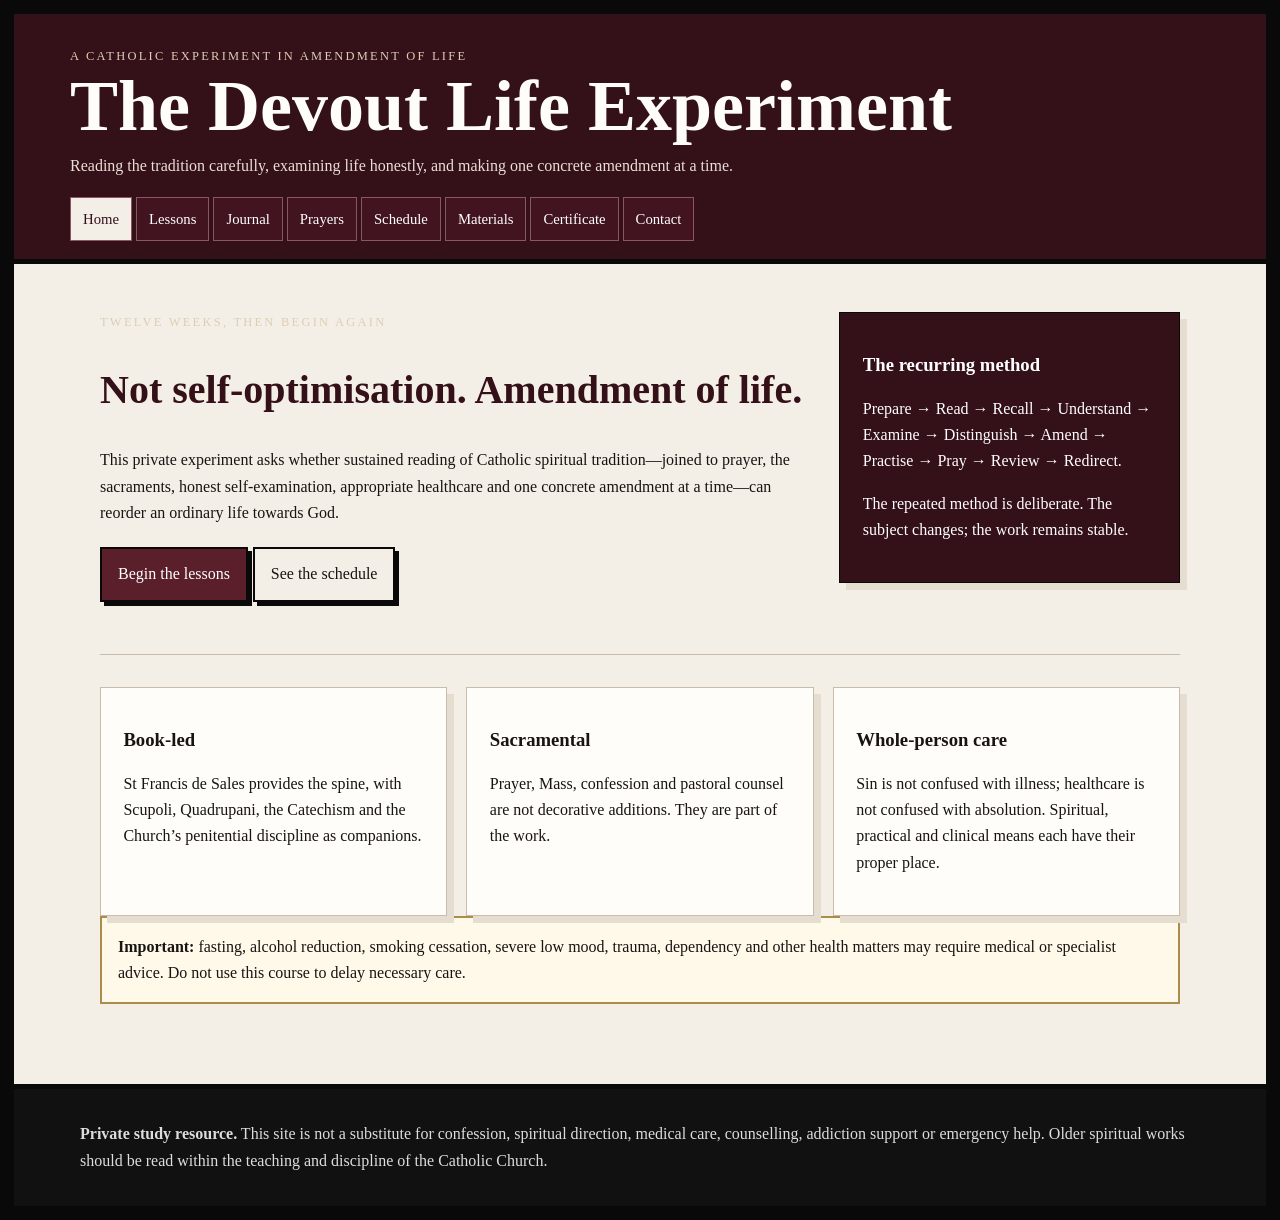
==== index.html @ a2a593b7 "Add home page" ====
<!doctype html><html lang="en"><head><meta charset="utf-8"><meta name="viewport" content="width=device-width,initial-scale=1"><title>The Devout Life Experiment</title><link rel="stylesheet" href="styles.css"></head><body><main><section class="hero"><div><div class="kicker">Twelve weeks, then begin again</div><h2>Not self-optimisation. Amendment of life.</h2><p>This private experiment asks whether sustained reading of Catholic spiritual tradition—joined to prayer, the sacraments, honest self-examination, appropriate healthcare and one concrete amendment at a time—can reorder an ordinary life towards God.</p><p><a class="button" href="lessons.html">Begin the lessons</a><a class="button secondary" href="schedule.html">See the schedule</a></p></div><aside class="panel dark"><h3>The recurring method</h3><p>Prepare → Read → Recall → Understand → Examine → Distinguish → Amend → Practise → Pray → Review → Redirect.</p><p>The repeated method is deliberate. The subject changes; the work remains stable.</p></aside></section><div class="rule"></div><section class="grid"><article class="panel"><h3>Book-led</h3><p>St Francis de Sales provides the spine, with Scupoli, Quadrupani, the Catechism and the Church’s penitential discipline as companions.</p></article><article class="panel"><h3>Sacramental</h3><p>Prayer, Mass, confession and pastoral counsel are not decorative additions. They are part of the work.</p></article><article class="panel"><h3>Whole-person care</h3><p>Sin is not confused with illness; healthcare is not confused with absolution. Spiritual, practical and clinical means each have their proper place.</p></article></section><section class="warning"><strong>Important:</strong> fasting, alcohol reduction, smoking cessation, severe low mood, trauma, dependency and other health matters may require medical or specialist advice. Do not use this course to delay necessary care.</section></main><script src="app.js"></script><script>DEVOUT.shell('index.html')</script></body></html>
---- styles.css ----
:root{--ink:#171412;--paper:#f4efe6;--paper-deep:#e5ddd0;--penance:#5a1f2b;--penance-dark:#341019;--ash:#746b62;--gold:#ad8b4b;--white:#fffdf9;--line:#c9bcaa}*{box-sizing:border-box}html{background:#090909}body{margin:0;background:var(--paper);color:var(--ink);font-family:Georgia,'Times New Roman',serif;line-height:1.65;border:14px solid #090909;min-height:100vh}a{color:var(--penance-dark)}.site-header{background:var(--penance-dark);color:var(--white);border-bottom:5px solid #090909}.masthead{max-width:1180px;margin:auto;padding:2rem 1.25rem 1.1rem}.kicker{text-transform:uppercase;letter-spacing:.18em;font-size:.78rem;color:#ddcdb5}.masthead h1{margin:.2rem 0;font-size:clamp(2rem,6vw,4.5rem);line-height:1}.masthead p{max-width:760px;margin:.7rem 0 0;color:#eadfd4}.menu{display:flex;flex-wrap:wrap;gap:.25rem;max-width:1180px;margin:auto;padding:0 1.25rem 1.15rem}.menu a{color:white;text-decoration:none;padding:.55rem .75rem;border:1px solid #8b5661;background:#42141f;font-size:.92rem}.menu a:hover,.menu a[aria-current='page']{background:var(--paper);color:var(--penance-dark)}main{max-width:1120px;margin:auto;padding:3rem 1.25rem 5rem}.hero{display:grid;grid-template-columns:1.35fr .65fr;gap:2rem;align-items:start}.panel,.lesson-card,.prayer-card,.week-card,.journal-block{background:var(--white);border:1px solid var(--line);box-shadow:7px 7px 0 var(--paper-deep);padding:1.4rem}.panel.dark{background:var(--penance-dark);color:white;border-color:#090909}.panel.dark a{color:#f0d6ad}.rule{border-top:1px solid var(--line);margin:2rem 0}.grid{display:grid;grid-template-columns:repeat(3,1fr);gap:1.2rem}.grid.two{grid-template-columns:repeat(2,1fr)}h1,h2,h3{line-height:1.2}h2{font-size:clamp(1.7rem,4vw,2.5rem);color:var(--penance-dark)}.button{display:inline-block;background:var(--penance);color:white;text-decoration:none;padding:.75rem 1rem;border:2px solid #090909;box-shadow:4px 4px 0 #090909;margin:.3rem .3rem .3rem 0}.button.secondary{background:var(--paper);color:var(--ink)}.lesson-number{font-size:.78rem;text-transform:uppercase;letter-spacing:.14em;color:var(--ash)}.lesson-card h3{margin:.25rem 0}.tag{display:inline-block;background:#eadfd4;border:1px solid #c5aeb1;padding:.2rem .45rem;margin:.2rem .2rem .2rem 0;font-size:.8rem}.method{counter-reset:step}.method li{margin:1rem 0;padding-left:.35rem}.method li::marker{font-weight:bold;color:var(--penance)}blockquote{border-left:5px solid var(--penance);margin:1.5rem 0;padding:.8rem 1.2rem;background:#eee5db}.warning{border:2px solid var(--gold);background:#fff9e9;padding:1rem}.journal-block label{display:block;font-weight:bold;margin-top:1rem}.journal-block textarea,.journal-block input,.contact-form input,.contact-form textarea{width:100%;padding:.75rem;border:1px solid var(--ash);background:#fffdf9;font:inherit}.journal-block textarea,.contact-form textarea{min-height:120px}.small{font-size:.9rem;color:var(--ash)}.certificate{border:8px double var(--penance-dark);padding:3rem;text-align:center;background:var(--white);max-width:850px;margin:auto}.certificate h2{font-size:2.8rem}.footer{background:#111;color:#ddd;border-top:5px solid #090909;padding:2rem 1.25rem}.footer-inner{max-width:1120px;margin:auto}.print-only{display:none}@media(max-width:820px){body{border-width:8px}.hero,.grid,.grid.two{grid-template-columns:1fr}.menu a{flex:1 1 45%;text-align:center}}@media print{body{border:0;background:white}.site-header,.footer,.button,.no-print{display:none!important}main{max-width:none;padding:0}.print-only{display:block}.certificate{box-shadow:none}}
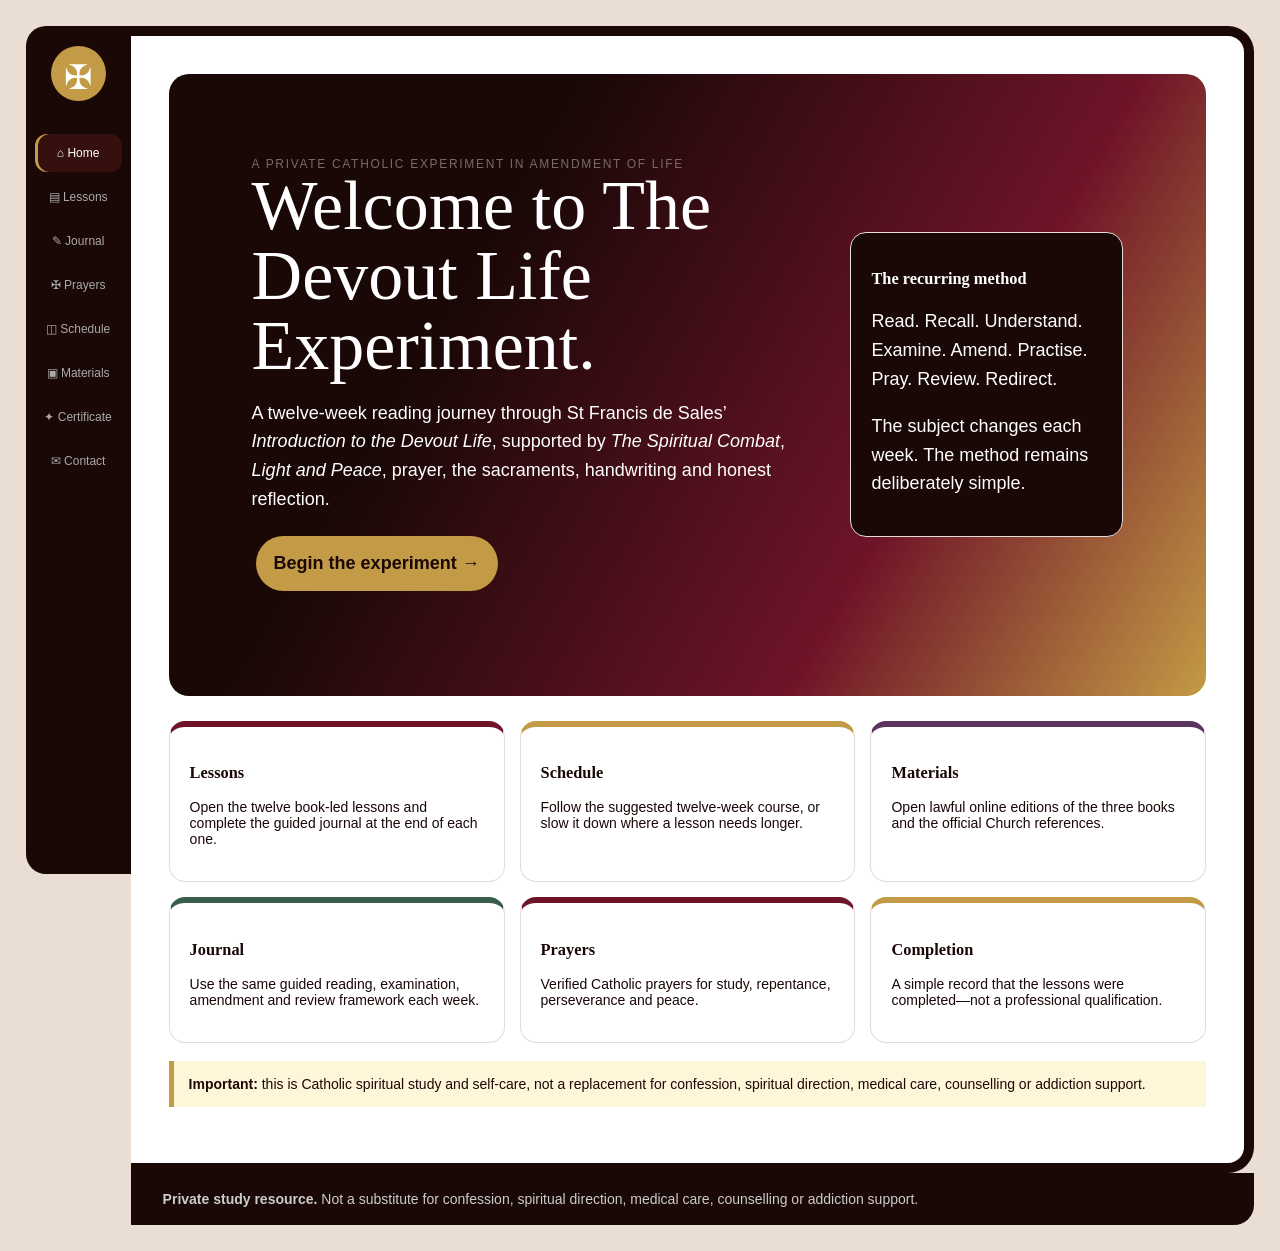
==== commit d82d3521: "Align home page with The Latin Experiment structure" ====
--- a/index.html
+++ b/index.html
@@ -1 +1 @@
-<!doctype html><html lang="en"><head><meta charset="utf-8"><meta name="viewport" content="width=device-width,initial-scale=1"><title>The Devout Life Experiment</title><link rel="stylesheet" href="styles.css"></head><body><main><section class="hero"><div><div class="kicker">Twelve weeks, then begin again</div><h2>Not self-optimisation. Amendment of life.</h2><p>This private experiment asks whether sustained reading of Catholic spiritual tradition—joined to prayer, the sacraments, honest self-examination, appropriate healthcare and one concrete amendment at a time—can reorder an ordinary life towards God.</p><p><a class="button" href="lessons.html">Begin the lessons</a><a class="button secondary" href="schedule.html">See the schedule</a></p></div><aside class="panel dark"><h3>The recurring method</h3><p>Prepare → Read → Recall → Understand → Examine → Distinguish → Amend → Practise → Pray → Review → Redirect.</p><p>The repeated method is deliberate. The subject changes; the work remains stable.</p></aside></section><div class="rule"></div><section class="grid"><article class="panel"><h3>Book-led</h3><p>St Francis de Sales provides the spine, with Scupoli, Quadrupani, the Catechism and the Church’s penitential discipline as companions.</p></article><article class="panel"><h3>Sacramental</h3><p>Prayer, Mass, confession and pastoral counsel are not decorative additions. They are part of the work.</p></article><article class="panel"><h3>Whole-person care</h3><p>Sin is not confused with illness; healthcare is not confused with absolution. Spiritual, practical and clinical means each have their proper place.</p></article></section><section class="warning"><strong>Important:</strong> fasting, alcohol reduction, smoking cessation, severe low mood, trauma, dependency and other health matters may require medical or specialist advice. Do not use this course to delay necessary care.</section></main><script src="app.js"></script><script>DEVOUT.shell('index.html')</script></body></html>+<!doctype html><html lang="en-GB"><head><meta charset="utf-8"><meta name="viewport" content="width=device-width,initial-scale=1"><title>The Devout Life Experiment</title><link rel="stylesheet" href="styles.css"></head><body><main><section class="hero"><div><div class="kicker">A private Catholic experiment in amendment of life</div><h2>Welcome to The Devout Life Experiment.</h2><p>A twelve-week reading journey through St Francis de Sales’ <em>Introduction to the Devout Life</em>, supported by <em>The Spiritual Combat</em>, <em>Light and Peace</em>, prayer, the sacraments, handwriting and honest reflection.</p><p><a class="button" href="lessons.html">Begin the experiment →</a></p></div><aside class="panel dark"><h3>The recurring method</h3><p>Read. Recall. Understand. Examine. Amend. Practise. Pray. Review. Redirect.</p><p>The subject changes each week. The method remains deliberately simple.</p></aside></section><div class="grid"><a class="lesson-card" href="lessons.html" style="text-decoration:none;color:inherit"><h3>Lessons</h3><p>Open the twelve book-led lessons and complete the guided journal at the end of each one.</p></a><a class="lesson-card" href="schedule.html" style="text-decoration:none;color:inherit"><h3>Schedule</h3><p>Follow the suggested twelve-week course, or slow it down where a lesson needs longer.</p></a><a class="lesson-card" href="materials.html" style="text-decoration:none;color:inherit"><h3>Materials</h3><p>Open lawful online editions of the three books and the official Church references.</p></a><a class="lesson-card" href="journal.html" style="text-decoration:none;color:inherit"><h3>Journal</h3><p>Use the same guided reading, examination, amendment and review framework each week.</p></a><a class="lesson-card" href="prayers.html" style="text-decoration:none;color:inherit"><h3>Prayers</h3><p>Verified Catholic prayers for study, repentance, perseverance and peace.</p></a><a class="lesson-card" href="certificate.html" style="text-decoration:none;color:inherit"><h3>Completion</h3><p>A simple record that the lessons were completed—not a professional qualification.</p></a></div><section class="warning"><strong>Important:</strong> this is Catholic spiritual study and self-care, not a replacement for confession, spiritual direction, medical care, counselling or addiction support.</section></main><script src="app.js"></script><script>DEVOUT.shell('index.html')</script></body></html>
--- a/styles.css
+++ b/styles.css
@@ -1 +1 @@
-:root{--ink:#171412;--paper:#f4efe6;--paper-deep:#e5ddd0;--penance:#5a1f2b;--penance-dark:#341019;--ash:#746b62;--gold:#ad8b4b;--white:#fffdf9;--line:#c9bcaa}*{box-sizing:border-box}html{background:#090909}body{margin:0;background:var(--paper);color:var(--ink);font-family:Georgia,'Times New Roman',serif;line-height:1.65;border:14px solid #090909;min-height:100vh}a{color:var(--penance-dark)}.site-header{background:var(--penance-dark);color:var(--white);border-bottom:5px solid #090909}.masthead{max-width:1180px;margin:auto;padding:2rem 1.25rem 1.1rem}.kicker{text-transform:uppercase;letter-spacing:.18em;font-size:.78rem;color:#ddcdb5}.masthead h1{margin:.2rem 0;font-size:clamp(2rem,6vw,4.5rem);line-height:1}.masthead p{max-width:760px;margin:.7rem 0 0;color:#eadfd4}.menu{display:flex;flex-wrap:wrap;gap:.25rem;max-width:1180px;margin:auto;padding:0 1.25rem 1.15rem}.menu a{color:white;text-decoration:none;padding:.55rem .75rem;border:1px solid #8b5661;background:#42141f;font-size:.92rem}.menu a:hover,.menu a[aria-current='page']{background:var(--paper);color:var(--penance-dark)}main{max-width:1120px;margin:auto;padding:3rem 1.25rem 5rem}.hero{display:grid;grid-template-columns:1.35fr .65fr;gap:2rem;align-items:start}.panel,.lesson-card,.prayer-card,.week-card,.journal-block{background:var(--white);border:1px solid var(--line);box-shadow:7px 7px 0 var(--paper-deep);padding:1.4rem}.panel.dark{background:var(--penance-dark);color:white;border-color:#090909}.panel.dark a{color:#f0d6ad}.rule{border-top:1px solid var(--line);margin:2rem 0}.grid{display:grid;grid-template-columns:repeat(3,1fr);gap:1.2rem}.grid.two{grid-template-columns:repeat(2,1fr)}h1,h2,h3{line-height:1.2}h2{font-size:clamp(1.7rem,4vw,2.5rem);color:var(--penance-dark)}.button{display:inline-block;background:var(--penance);color:white;text-decoration:none;padding:.75rem 1rem;border:2px solid #090909;box-shadow:4px 4px 0 #090909;margin:.3rem .3rem .3rem 0}.button.secondary{background:var(--paper);color:var(--ink)}.lesson-number{font-size:.78rem;text-transform:uppercase;letter-spacing:.14em;color:var(--ash)}.lesson-card h3{margin:.25rem 0}.tag{display:inline-block;background:#eadfd4;border:1px solid #c5aeb1;padding:.2rem .45rem;margin:.2rem .2rem .2rem 0;font-size:.8rem}.method{counter-reset:step}.method li{margin:1rem 0;padding-left:.35rem}.method li::marker{font-weight:bold;color:var(--penance)}blockquote{border-left:5px solid var(--penance);margin:1.5rem 0;padding:.8rem 1.2rem;background:#eee5db}.warning{border:2px solid var(--gold);background:#fff9e9;padding:1rem}.journal-block label{display:block;font-weight:bold;margin-top:1rem}.journal-block textarea,.journal-block input,.contact-form input,.contact-form textarea{width:100%;padding:.75rem;border:1px solid var(--ash);background:#fffdf9;font:inherit}.journal-block textarea,.contact-form textarea{min-height:120px}.small{font-size:.9rem;color:var(--ash)}.certificate{border:8px double var(--penance-dark);padding:3rem;text-align:center;background:var(--white);max-width:850px;margin:auto}.certificate h2{font-size:2.8rem}.footer{background:#111;color:#ddd;border-top:5px solid #090909;padding:2rem 1.25rem}.footer-inner{max-width:1120px;margin:auto}.print-only{display:none}@media(max-width:820px){body{border-width:8px}.hero,.grid,.grid.two{grid-template-columns:1fr}.menu a{flex:1 1 45%;text-align:center}}@media print{body{border:0;background:white}.site-header,.footer,.button,.no-print{display:none!important}main{max-width:none;padding:0}.print-only{display:block}.certificate{box-shadow:none}}+:root{--ink:#190806;--burgundy:#6f1428;--ash:#746c67;--gold:#c39a45;--purple:#5b355f;--green:#385d4b;--paper:#fff;--ground:#e9ddd4;--muted:#756c67;--line:#e4dcd6}*{box-sizing:border-box}html{background:var(--ground)}body{margin:0;padding:2vw;background:var(--ground);font:14px Arial,sans-serif;color:var(--ink)}.site-header{position:fixed;z-index:3;left:2vw;top:2vw;bottom:2vw;width:105px;background:var(--ink);color:#fff;border-radius:20px 0 0 20px;padding:20px 9px;display:flex;flex-direction:column}.masthead{display:contents}.masthead .kicker,.masthead p{display:none}.masthead h1{width:55px;height:55px;border-radius:50%;background:var(--gold);margin:0 auto 30px;display:grid;place-items:center;font:0/0 a}.masthead h1:after{content:'✠';font:34px Georgia,serif}.menu{display:flex;flex-direction:column}.menu a{color:#aaa;text-decoration:none;text-align:center;padding:12px 3px;border-radius:12px;margin:3px 0;font-size:12px}.menu a:hover,.menu a[aria-current='page']{color:#fff;background:#35100e;box-shadow:inset 3px 0 var(--gold)}main{min-height:96vh;margin:0 0 0 105px;padding:38px;background:var(--paper);border:10px solid var(--ink);border-left:0;border-radius:0 26px 26px 0}.footer{margin-left:105px;background:var(--ink);color:#ccc;padding:18px 32px;border-radius:0 0 20px 0}.footer-inner{max-width:1100px}.hero{min-height:58vh;border-radius:20px;padding:8%;color:#fff;background:linear-gradient(120deg,var(--ink) 30%,var(--burgundy) 70%,var(--gold));display:grid;grid-template-columns:1.35fr .65fr;gap:2rem;align-items:center}.hero h2{font:clamp(42px,6vw,70px)/1 Georgia,serif;margin:0 0 15px;color:white}.hero p{max-width:760px;font-size:18px;line-height:1.6}.panel,.lesson-card,.prayer-card,.week-card,.journal-block{border:1px solid var(--line);border-radius:16px;padding:20px;background:#fff}.panel.dark{background:var(--ink);color:#fff}.grid{display:grid;grid-template-columns:repeat(3,minmax(0,1fr));gap:15px;margin-top:25px}.grid.two{grid-template-columns:repeat(2,minmax(0,1fr))}.lesson-card{border-top:6px solid var(--c,var(--burgundy))}.lesson-card:nth-child(4n+2){--c:var(--gold)}.lesson-card:nth-child(4n+3){--c:var(--purple)}.lesson-card:nth-child(4n){--c:var(--green)}h1,h2,h3{font-family:Georgia,serif}h2{font-size:38px}.button{display:inline-block;border:0;border-radius:30px;padding:13px 18px;background:var(--gold);color:var(--ink);font-weight:bold;text-decoration:none;cursor:pointer;margin:4px}.button.secondary{background:#fff;color:var(--ink);border:1px solid var(--line)}.lesson-number,.kicker{text-transform:uppercase;letter-spacing:.14em;font-size:.75rem;color:var(--muted)}.tag{display:inline-block;background:#f1e6df;border-radius:20px;padding:5px 10px}.method li{margin:12px 0}.source-links{display:flex;flex-wrap:wrap;gap:8px;margin-top:14px}.source-links a{display:inline-block;padding:9px 12px;border-radius:20px;background:#f2e7dc;color:var(--ink);font-weight:bold;text-decoration:none}.source-links a:hover{background:var(--gold)}blockquote{border-left:5px solid var(--burgundy);padding:12px 18px;background:#f8f1ec}.warning{background:#fff5d9;border-left:5px solid var(--gold);padding:15px;margin:18px 0}.journal-block label{display:block;font-weight:bold;margin-top:1rem}.journal-block textarea,.journal-block input,.contact-form input,.contact-form textarea{width:100%;padding:12px;border:1px solid #ccc;border-radius:10px;margin:6px 0 14px;font:inherit}.journal-block textarea,.contact-form textarea{min-height:120px}.small{color:var(--muted)}.certificate{border:8px double var(--ink);padding:3rem;text-align:center;max-width:850px;margin:auto}.rule{border-top:1px solid var(--line);margin:25px 0}@media(max-width:800px){body{padding:0}.site-header{position:static;width:auto;border-radius:0;padding:7px;display:block}.masthead h1{display:none}.menu{flex-direction:row;overflow:auto}.menu a{min-width:85px}.footer{margin:0;border-radius:0}.hero,.grid,.grid.two{grid-template-columns:1fr}.hero h2{font-size:44px}main{margin:0;border:6px solid var(--ink);border-radius:0;padding:20px}}@media print{.site-header,.footer,.button{display:none!important}body{padding:0}main{margin:0;border:0}.certificate{box-shadow:none}}
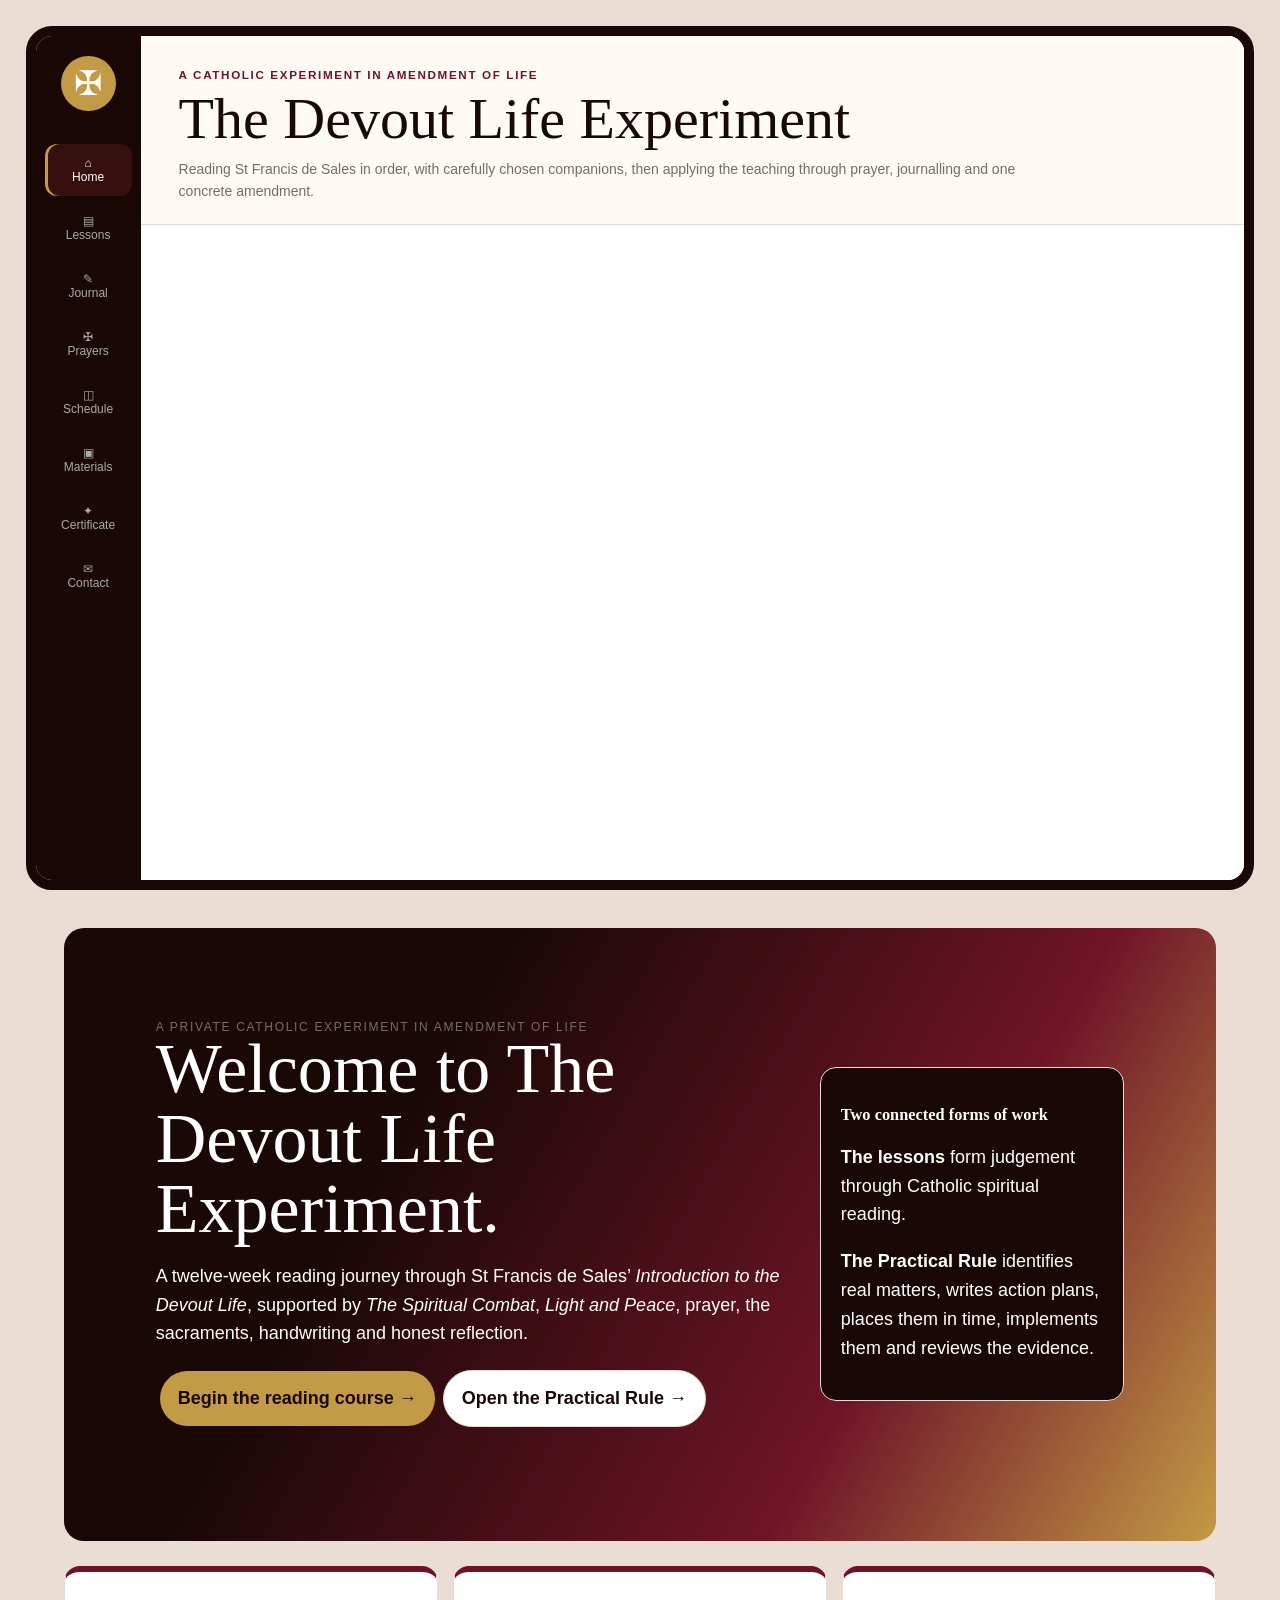
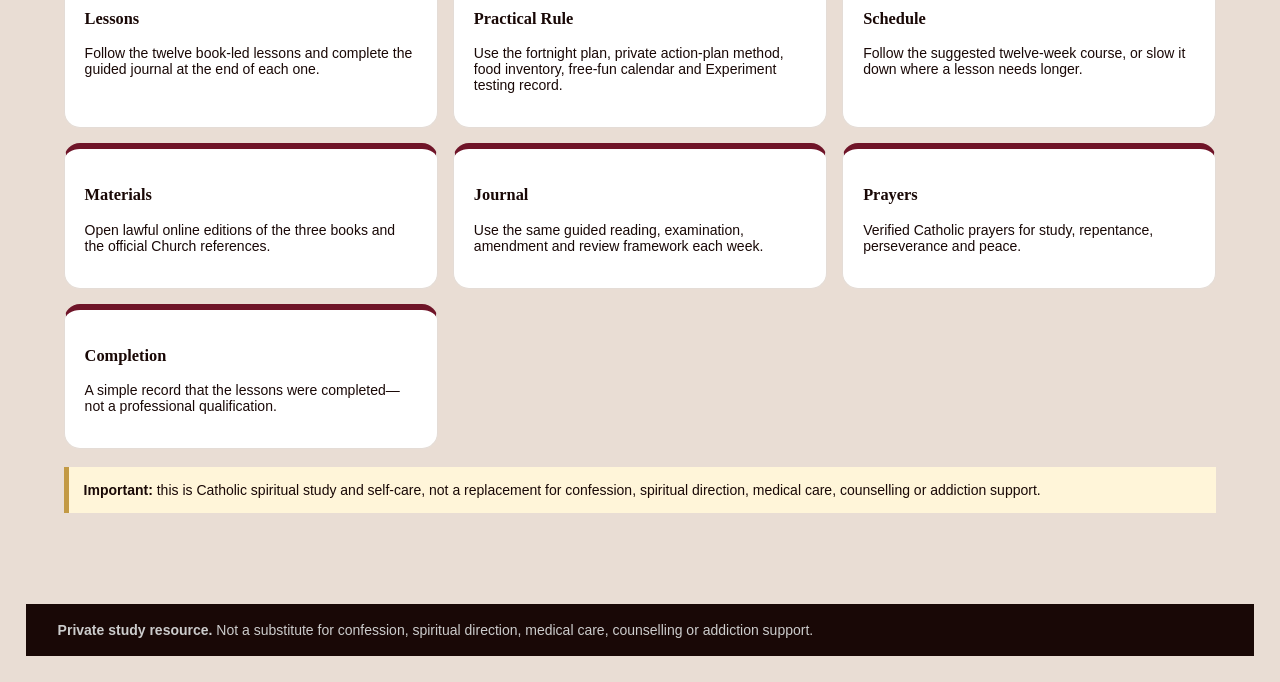
==== commit 6ef56eaf: "Add practical rule companion to home page" ====
--- a/index.html
+++ b/index.html
@@ -1 +1 @@
-<!doctype html><html lang="en-GB"><head><meta charset="utf-8"><meta name="viewport" content="width=device-width,initial-scale=1"><title>The Devout Life Experiment</title><link rel="stylesheet" href="styles.css"></head><body><main><section class="hero"><div><div class="kicker">A private Catholic experiment in amendment of life</div><h2>Welcome to The Devout Life Experiment.</h2><p>A twelve-week reading journey through St Francis de Sales’ <em>Introduction to the Devout Life</em>, supported by <em>The Spiritual Combat</em>, <em>Light and Peace</em>, prayer, the sacraments, handwriting and honest reflection.</p><p><a class="button" href="lessons.html">Begin the experiment →</a></p></div><aside class="panel dark"><h3>The recurring method</h3><p>Read. Recall. Understand. Examine. Amend. Practise. Pray. Review. Redirect.</p><p>The subject changes each week. The method remains deliberately simple.</p></aside></section><div class="grid"><a class="lesson-card" href="lessons.html" style="text-decoration:none;color:inherit"><h3>Lessons</h3><p>Open the twelve book-led lessons and complete the guided journal at the end of each one.</p></a><a class="lesson-card" href="schedule.html" style="text-decoration:none;color:inherit"><h3>Schedule</h3><p>Follow the suggested twelve-week course, or slow it down where a lesson needs longer.</p></a><a class="lesson-card" href="materials.html" style="text-decoration:none;color:inherit"><h3>Materials</h3><p>Open lawful online editions of the three books and the official Church references.</p></a><a class="lesson-card" href="journal.html" style="text-decoration:none;color:inherit"><h3>Journal</h3><p>Use the same guided reading, examination, amendment and review framework each week.</p></a><a class="lesson-card" href="prayers.html" style="text-decoration:none;color:inherit"><h3>Prayers</h3><p>Verified Catholic prayers for study, repentance, perseverance and peace.</p></a><a class="lesson-card" href="certificate.html" style="text-decoration:none;color:inherit"><h3>Completion</h3><p>A simple record that the lessons were completed—not a professional qualification.</p></a></div><section class="warning"><strong>Important:</strong> this is Catholic spiritual study and self-care, not a replacement for confession, spiritual direction, medical care, counselling or addiction support.</section></main><script src="app.js"></script><script>DEVOUT.shell('index.html')</script></body></html>+<!doctype html><html lang="en-GB"><head><meta charset="utf-8"><meta name="viewport" content="width=device-width,initial-scale=1"><title>The Devout Life Experiment</title><link rel="stylesheet" href="styles.css"></head><body><main><section class="hero"><div><div class="kicker">A private Catholic experiment in amendment of life</div><h2>Welcome to The Devout Life Experiment.</h2><p>A twelve-week reading journey through St Francis de Sales’ <em>Introduction to the Devout Life</em>, supported by <em>The Spiritual Combat</em>, <em>Light and Peace</em>, prayer, the sacraments, handwriting and honest reflection.</p><p><a class="button" href="lessons.html">Begin the reading course →</a><a class="button secondary" href="practical.html">Open the Practical Rule →</a></p></div><aside class="panel dark"><h3>Two connected forms of work</h3><p><strong>The lessons</strong> form judgement through Catholic spiritual reading.</p><p><strong>The Practical Rule</strong> identifies real matters, writes action plans, places them in time, implements them and reviews the evidence.</p></aside></section><div class="grid"><a class="lesson-card" href="lessons.html" style="text-decoration:none;color:inherit"><h3>Lessons</h3><p>Follow the twelve book-led lessons and complete the guided journal at the end of each one.</p></a><a class="lesson-card" href="practical.html" style="text-decoration:none;color:inherit"><h3>Practical Rule</h3><p>Use the fortnight plan, private action-plan method, food inventory, free-fun calendar and Experiment testing record.</p></a><a class="lesson-card" href="schedule.html" style="text-decoration:none;color:inherit"><h3>Schedule</h3><p>Follow the suggested twelve-week course, or slow it down where a lesson needs longer.</p></a><a class="lesson-card" href="materials.html" style="text-decoration:none;color:inherit"><h3>Materials</h3><p>Open lawful online editions of the three books and the official Church references.</p></a><a class="lesson-card" href="journal.html" style="text-decoration:none;color:inherit"><h3>Journal</h3><p>Use the same guided reading, examination, amendment and review framework each week.</p></a><a class="lesson-card" href="prayers.html" style="text-decoration:none;color:inherit"><h3>Prayers</h3><p>Verified Catholic prayers for study, repentance, perseverance and peace.</p></a><a class="lesson-card" href="certificate.html" style="text-decoration:none;color:inherit"><h3>Completion</h3><p>A simple record that the lessons were completed—not a professional qualification.</p></a></div><section class="warning"><strong>Important:</strong> this is Catholic spiritual study and self-care, not a replacement for confession, spiritual direction, medical care, counselling or addiction support.</section></main><script src="app.js"></script><script>DEVOUT.shell('index.html')</script></body></html>
--- a/styles.css
+++ b/styles.css
@@ -1 +1 @@
-:root{--ink:#190806;--burgundy:#6f1428;--ash:#746c67;--gold:#c39a45;--purple:#5b355f;--green:#385d4b;--paper:#fff;--ground:#e9ddd4;--muted:#756c67;--line:#e4dcd6}*{box-sizing:border-box}html{background:var(--ground)}body{margin:0;padding:2vw;background:var(--ground);font:14px Arial,sans-serif;color:var(--ink)}.site-header{position:fixed;z-index:3;left:2vw;top:2vw;bottom:2vw;width:105px;background:var(--ink);color:#fff;border-radius:20px 0 0 20px;padding:20px 9px;display:flex;flex-direction:column}.masthead{display:contents}.masthead .kicker,.masthead p{display:none}.masthead h1{width:55px;height:55px;border-radius:50%;background:var(--gold);margin:0 auto 30px;display:grid;place-items:center;font:0/0 a}.masthead h1:after{content:'✠';font:34px Georgia,serif}.menu{display:flex;flex-direction:column}.menu a{color:#aaa;text-decoration:none;text-align:center;padding:12px 3px;border-radius:12px;margin:3px 0;font-size:12px}.menu a:hover,.menu a[aria-current='page']{color:#fff;background:#35100e;box-shadow:inset 3px 0 var(--gold)}main{min-height:96vh;margin:0 0 0 105px;padding:38px;background:var(--paper);border:10px solid var(--ink);border-left:0;border-radius:0 26px 26px 0}.footer{margin-left:105px;background:var(--ink);color:#ccc;padding:18px 32px;border-radius:0 0 20px 0}.footer-inner{max-width:1100px}.hero{min-height:58vh;border-radius:20px;padding:8%;color:#fff;background:linear-gradient(120deg,var(--ink) 30%,var(--burgundy) 70%,var(--gold));display:grid;grid-template-columns:1.35fr .65fr;gap:2rem;align-items:center}.hero h2{font:clamp(42px,6vw,70px)/1 Georgia,serif;margin:0 0 15px;color:white}.hero p{max-width:760px;font-size:18px;line-height:1.6}.panel,.lesson-card,.prayer-card,.week-card,.journal-block{border:1px solid var(--line);border-radius:16px;padding:20px;background:#fff}.panel.dark{background:var(--ink);color:#fff}.grid{display:grid;grid-template-columns:repeat(3,minmax(0,1fr));gap:15px;margin-top:25px}.grid.two{grid-template-columns:repeat(2,minmax(0,1fr))}.lesson-card{border-top:6px solid var(--c,var(--burgundy))}.lesson-card:nth-child(4n+2){--c:var(--gold)}.lesson-card:nth-child(4n+3){--c:var(--purple)}.lesson-card:nth-child(4n){--c:var(--green)}h1,h2,h3{font-family:Georgia,serif}h2{font-size:38px}.button{display:inline-block;border:0;border-radius:30px;padding:13px 18px;background:var(--gold);color:var(--ink);font-weight:bold;text-decoration:none;cursor:pointer;margin:4px}.button.secondary{background:#fff;color:var(--ink);border:1px solid var(--line)}.lesson-number,.kicker{text-transform:uppercase;letter-spacing:.14em;font-size:.75rem;color:var(--muted)}.tag{display:inline-block;background:#f1e6df;border-radius:20px;padding:5px 10px}.method li{margin:12px 0}.source-links{display:flex;flex-wrap:wrap;gap:8px;margin-top:14px}.source-links a{display:inline-block;padding:9px 12px;border-radius:20px;background:#f2e7dc;color:var(--ink);font-weight:bold;text-decoration:none}.source-links a:hover{background:var(--gold)}blockquote{border-left:5px solid var(--burgundy);padding:12px 18px;background:#f8f1ec}.warning{background:#fff5d9;border-left:5px solid var(--gold);padding:15px;margin:18px 0}.journal-block label{display:block;font-weight:bold;margin-top:1rem}.journal-block textarea,.journal-block input,.contact-form input,.contact-form textarea{width:100%;padding:12px;border:1px solid #ccc;border-radius:10px;margin:6px 0 14px;font:inherit}.journal-block textarea,.contact-form textarea{min-height:120px}.small{color:var(--muted)}.certificate{border:8px double var(--ink);padding:3rem;text-align:center;max-width:850px;margin:auto}.rule{border-top:1px solid var(--line);margin:25px 0}@media(max-width:800px){body{padding:0}.site-header{position:static;width:auto;border-radius:0;padding:7px;display:block}.masthead h1{display:none}.menu{flex-direction:row;overflow:auto}.menu a{min-width:85px}.footer{margin:0;border-radius:0}.hero,.grid,.grid.two{grid-template-columns:1fr}.hero h2{font-size:44px}main{margin:0;border:6px solid var(--ink);border-radius:0;padding:20px}}@media print{.site-header,.footer,.button{display:none!important}body{padding:0}main{margin:0;border:0}.certificate{box-shadow:none}}+:root{--ink:#190806;--burgundy:#6f1428;--ash:#746c67;--gold:#c39a45;--purple:#5b355f;--green:#385d4b;--paper:#fff;--ground:#e9ddd4;--muted:#756c67;--line:#e4dcd6}*{box-sizing:border-box}html{background:var(--ground)}body{margin:0;padding:2vw;background:var(--ground);font:14px Arial,sans-serif;color:var(--ink)}.app{min-height:96vh;border:10px solid var(--ink);border-radius:26px;background:var(--paper);display:grid;grid-template-columns:105px minmax(0,1fr);overflow:hidden}.nav{background:var(--ink);color:#fff;padding:20px 9px;display:flex;flex-direction:column}.logo{width:55px;height:55px;border-radius:50%;background:var(--gold);margin:0 auto 30px;display:grid;place-items:center;font:34px Georgia,serif}.nav a{color:#aaa;text-decoration:none;text-align:center;padding:12px 3px;border-radius:12px;margin:3px 0;font-size:12px}.nav a:hover,.nav a.on{color:#fff;background:#35100e;box-shadow:inset 3px 0 var(--gold)}.main{min-width:0;background:#fff}.masthead{padding:30px 38px 22px;border-bottom:1px solid var(--line);background:#fffaf6}.masthead small{letter-spacing:.14em;color:var(--burgundy);font-weight:bold}.masthead h1{font:clamp(34px,5vw,58px)/1 Georgia,serif;margin:8px 0 10px}.masthead p{max-width:850px;margin:0;color:var(--muted);line-height:1.6}main{padding:38px}.footer{background:var(--ink);color:#ccc;padding:18px 32px;margin-top:35px}.hero{min-height:58vh;border-radius:20px;padding:8%;color:#fff;background:linear-gradient(120deg,var(--ink) 30%,var(--burgundy) 70%,var(--gold));display:grid;grid-template-columns:1.35fr .65fr;gap:2rem;align-items:center}.hero h2{font:clamp(42px,6vw,70px)/1 Georgia,serif;margin:0 0 15px;color:white}.hero p{max-width:760px;font-size:18px;line-height:1.6}.panel,.lesson-card,.prayer-card,.week-card,.journal-block,.reading-card,.session-plan,.course-purpose{border:1px solid var(--line);border-radius:16px;padding:20px;background:#fff}.panel.dark{background:var(--ink);color:#fff}.grid{display:grid;grid-template-columns:repeat(3,minmax(0,1fr));gap:15px;margin-top:25px}.grid.two{grid-template-columns:repeat(2,minmax(0,1fr))}.lesson-card{border-top:6px solid var(--c,var(--burgundy))}.reading-grid{display:grid;grid-template-columns:repeat(3,minmax(0,1fr));gap:15px;margin:16px 0 24px}.reading-card{position:relative;padding-bottom:76px;border-top:6px solid var(--burgundy)}.reading-card:nth-child(2){border-top-color:var(--purple)}.reading-card:nth-child(3){border-top-color:var(--gold)}.reading-card .button{position:absolute;left:16px;bottom:16px}.small-label,.lesson-number,.kicker{text-transform:uppercase;letter-spacing:.14em;font-size:.75rem;color:var(--muted)}.course-purpose{background:#fff5d9;border-left:6px solid var(--gold);margin:18px 0}.session-plan{background:#f7f1ec;margin:18px 0}.session-plan li{margin:10px 0;line-height:1.55}.section-title{margin-top:32px}h1,h2,h3{font-family:Georgia,serif}h2{font-size:38px}.button{display:inline-block;border:0;border-radius:30px;padding:13px 18px;background:var(--gold);color:var(--ink);font-weight:bold;text-decoration:none;cursor:pointer;margin:4px}.button.secondary{background:#fff;color:var(--ink);border:1px solid var(--line)}.tag{display:inline-block;background:#f1e6df;border-radius:20px;padding:5px 10px}.method li{margin:12px 0}.source-links{display:flex;flex-wrap:wrap;gap:8px;margin-top:14px}.source-links a{display:inline-block;padding:9px 12px;border-radius:20px;background:#f2e7dc;color:var(--ink);font-weight:bold;text-decoration:none}.source-links a:hover{background:var(--gold)}blockquote{border-left:5px solid var(--burgundy);padding:12px 18px;background:#f8f1ec}.warning{background:#fff5d9;border-left:5px solid var(--gold);padding:15px;margin:18px 0}.journal-block{margin-top:24px}.journal-block label{display:block;font-weight:bold;margin-top:1rem}.journal-block textarea,.journal-block input,.contact-form input,.contact-form textarea{width:100%;padding:12px;border:1px solid #ccc;border-radius:10px;margin:6px 0 14px;font:inherit}.journal-block textarea,.contact-form textarea{min-height:120px}.small{color:var(--muted);line-height:1.55}.certificate{border:8px double var(--ink);padding:3rem;text-align:center;max-width:850px;margin:auto}.rule{border-top:1px solid var(--line);margin:25px 0}@media(max-width:900px){.reading-grid{grid-template-columns:1fr}}@media(max-width:800px){body{padding:0}.app{border-radius:0;border-width:6px;grid-template-columns:1fr}.nav{flex-direction:row;overflow:auto;padding:7px}.logo{display:none}.nav a{min-width:85px}.hero,.grid,.grid.two{grid-template-columns:1fr}.hero h2{font-size:44px}main,.masthead{padding:20px}.reading-grid{grid-template-columns:1fr}}@media print{.nav,.footer,.button,.masthead{display:none!important}body{padding:0}.app{display:block;border:0}.certificate{box-shadow:none}}
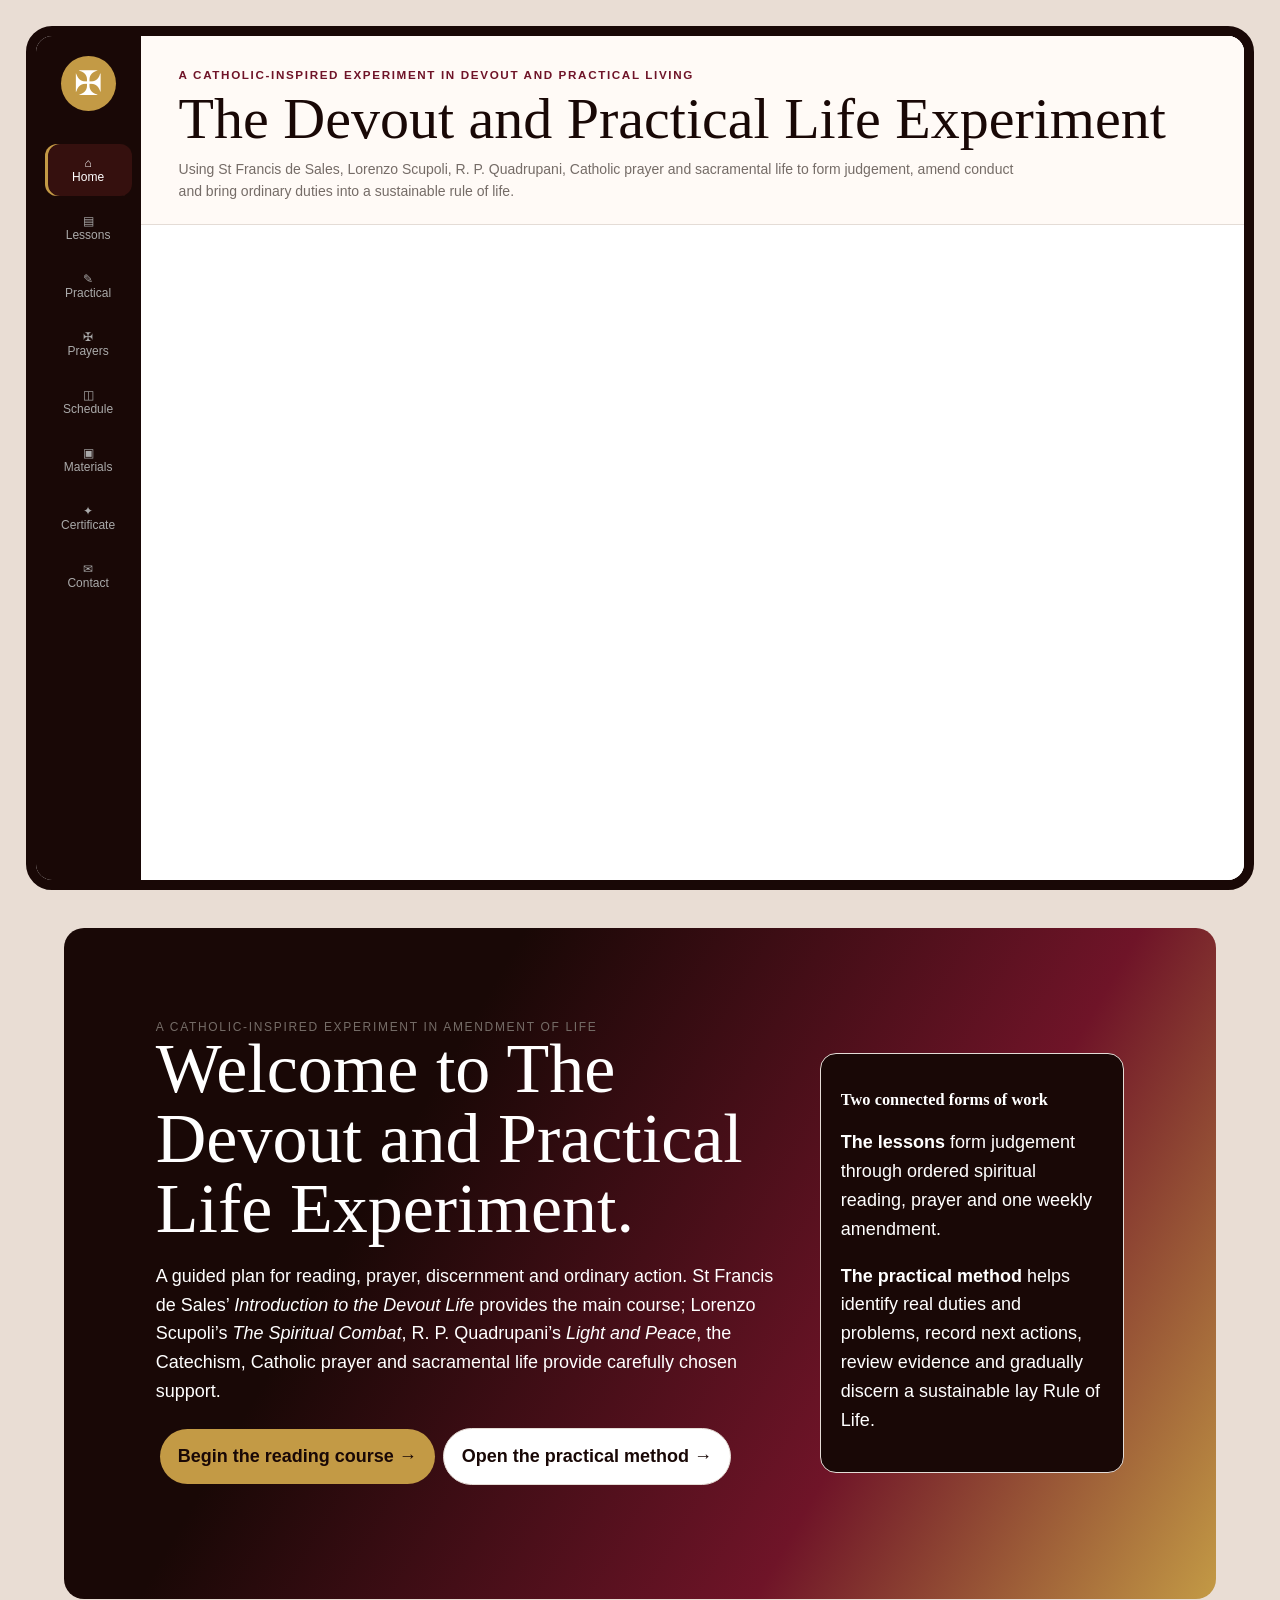
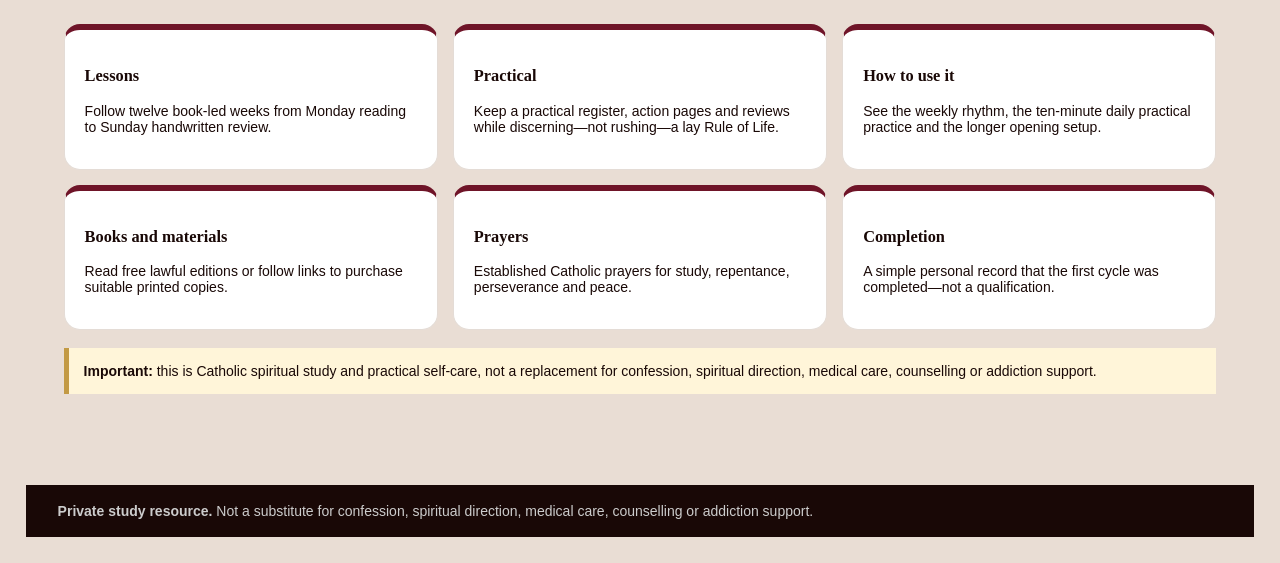
==== commit 5a0e6847: "Rename site and clarify Catholic-inspired method" ====
--- a/index.html
+++ b/index.html
@@ -1 +1 @@
-<!doctype html><html lang="en-GB"><head><meta charset="utf-8"><meta name="viewport" content="width=device-width,initial-scale=1"><title>The Devout Life Experiment</title><link rel="stylesheet" href="styles.css"></head><body><main><section class="hero"><div><div class="kicker">A private Catholic experiment in amendment of life</div><h2>Welcome to The Devout Life Experiment.</h2><p>A twelve-week reading journey through St Francis de Sales’ <em>Introduction to the Devout Life</em>, supported by <em>The Spiritual Combat</em>, <em>Light and Peace</em>, prayer, the sacraments, handwriting and honest reflection.</p><p><a class="button" href="lessons.html">Begin the reading course →</a><a class="button secondary" href="practical.html">Open the Practical Rule →</a></p></div><aside class="panel dark"><h3>Two connected forms of work</h3><p><strong>The lessons</strong> form judgement through Catholic spiritual reading.</p><p><strong>The Practical Rule</strong> identifies real matters, writes action plans, places them in time, implements them and reviews the evidence.</p></aside></section><div class="grid"><a class="lesson-card" href="lessons.html" style="text-decoration:none;color:inherit"><h3>Lessons</h3><p>Follow the twelve book-led lessons and complete the guided journal at the end of each one.</p></a><a class="lesson-card" href="practical.html" style="text-decoration:none;color:inherit"><h3>Practical Rule</h3><p>Use the fortnight plan, private action-plan method, food inventory, free-fun calendar and Experiment testing record.</p></a><a class="lesson-card" href="schedule.html" style="text-decoration:none;color:inherit"><h3>Schedule</h3><p>Follow the suggested twelve-week course, or slow it down where a lesson needs longer.</p></a><a class="lesson-card" href="materials.html" style="text-decoration:none;color:inherit"><h3>Materials</h3><p>Open lawful online editions of the three books and the official Church references.</p></a><a class="lesson-card" href="journal.html" style="text-decoration:none;color:inherit"><h3>Journal</h3><p>Use the same guided reading, examination, amendment and review framework each week.</p></a><a class="lesson-card" href="prayers.html" style="text-decoration:none;color:inherit"><h3>Prayers</h3><p>Verified Catholic prayers for study, repentance, perseverance and peace.</p></a><a class="lesson-card" href="certificate.html" style="text-decoration:none;color:inherit"><h3>Completion</h3><p>A simple record that the lessons were completed—not a professional qualification.</p></a></div><section class="warning"><strong>Important:</strong> this is Catholic spiritual study and self-care, not a replacement for confession, spiritual direction, medical care, counselling or addiction support.</section></main><script src="app.js"></script><script>DEVOUT.shell('index.html')</script></body></html>+<!doctype html><html lang="en-GB"><head><meta charset="utf-8"><meta name="viewport" content="width=device-width,initial-scale=1"><title>The Devout and Practical Life Experiment</title><link rel="stylesheet" href="styles.css"></head><body><main><section class="hero"><div><div class="kicker">A Catholic-inspired experiment in amendment of life</div><h2>Welcome to The Devout and Practical Life Experiment.</h2><p>A guided plan for reading, prayer, discernment and ordinary action. St Francis de Sales’ <em>Introduction to the Devout Life</em> provides the main course; Lorenzo Scupoli’s <em>The Spiritual Combat</em>, R. P. Quadrupani’s <em>Light and Peace</em>, the Catechism, Catholic prayer and sacramental life provide carefully chosen support.</p><p><a class="button" href="lessons.html">Begin the reading course →</a><a class="button secondary" href="practical.html">Open the practical method →</a></p></div><aside class="panel dark"><h3>Two connected forms of work</h3><p><strong>The lessons</strong> form judgement through ordered spiritual reading, prayer and one weekly amendment.</p><p><strong>The practical method</strong> helps identify real duties and problems, record next actions, review evidence and gradually discern a sustainable lay Rule of Life.</p></aside></section><div class="grid"><a class="lesson-card" href="lessons.html" style="text-decoration:none;color:inherit"><h3>Lessons</h3><p>Follow twelve book-led weeks from Monday reading to Sunday handwritten review.</p></a><a class="lesson-card" href="practical.html" style="text-decoration:none;color:inherit"><h3>Practical</h3><p>Keep a practical register, action pages and reviews while discerning—not rushing—a lay Rule of Life.</p></a><a class="lesson-card" href="schedule.html" style="text-decoration:none;color:inherit"><h3>How to use it</h3><p>See the weekly rhythm, the ten-minute daily practical practice and the longer opening setup.</p></a><a class="lesson-card" href="materials.html" style="text-decoration:none;color:inherit"><h3>Books and materials</h3><p>Read free lawful editions or follow links to purchase suitable printed copies.</p></a><a class="lesson-card" href="prayers.html" style="text-decoration:none;color:inherit"><h3>Prayers</h3><p>Established Catholic prayers for study, repentance, perseverance and peace.</p></a><a class="lesson-card" href="certificate.html" style="text-decoration:none;color:inherit"><h3>Completion</h3><p>A simple personal record that the first cycle was completed—not a qualification.</p></a></div><section class="warning"><strong>Important:</strong> this is Catholic spiritual study and practical self-care, not a replacement for confession, spiritual direction, medical care, counselling or addiction support.</section></main><script src="app.js"></script><script src="site.js"></script><script>DEVOUT.shell('index.html')</script></body></html>
--- a/styles.css
+++ b/styles.css
@@ -1 +1 @@
-:root{--ink:#190806;--burgundy:#6f1428;--ash:#746c67;--gold:#c39a45;--purple:#5b355f;--green:#385d4b;--paper:#fff;--ground:#e9ddd4;--muted:#756c67;--line:#e4dcd6}*{box-sizing:border-box}html{background:var(--ground)}body{margin:0;padding:2vw;background:var(--ground);font:14px Arial,sans-serif;color:var(--ink)}.app{min-height:96vh;border:10px solid var(--ink);border-radius:26px;background:var(--paper);display:grid;grid-template-columns:105px minmax(0,1fr);overflow:hidden}.nav{background:var(--ink);color:#fff;padding:20px 9px;display:flex;flex-direction:column}.logo{width:55px;height:55px;border-radius:50%;background:var(--gold);margin:0 auto 30px;display:grid;place-items:center;font:34px Georgia,serif}.nav a{color:#aaa;text-decoration:none;text-align:center;padding:12px 3px;border-radius:12px;margin:3px 0;font-size:12px}.nav a:hover,.nav a.on{color:#fff;background:#35100e;box-shadow:inset 3px 0 var(--gold)}.main{min-width:0;background:#fff}.masthead{padding:30px 38px 22px;border-bottom:1px solid var(--line);background:#fffaf6}.masthead small{letter-spacing:.14em;color:var(--burgundy);font-weight:bold}.masthead h1{font:clamp(34px,5vw,58px)/1 Georgia,serif;margin:8px 0 10px}.masthead p{max-width:850px;margin:0;color:var(--muted);line-height:1.6}main{padding:38px}.footer{background:var(--ink);color:#ccc;padding:18px 32px;margin-top:35px}.hero{min-height:58vh;border-radius:20px;padding:8%;color:#fff;background:linear-gradient(120deg,var(--ink) 30%,var(--burgundy) 70%,var(--gold));display:grid;grid-template-columns:1.35fr .65fr;gap:2rem;align-items:center}.hero h2{font:clamp(42px,6vw,70px)/1 Georgia,serif;margin:0 0 15px;color:white}.hero p{max-width:760px;font-size:18px;line-height:1.6}.panel,.lesson-card,.prayer-card,.week-card,.journal-block,.reading-card,.session-plan,.course-purpose{border:1px solid var(--line);border-radius:16px;padding:20px;background:#fff}.panel.dark{background:var(--ink);color:#fff}.grid{display:grid;grid-template-columns:repeat(3,minmax(0,1fr));gap:15px;margin-top:25px}.grid.two{grid-template-columns:repeat(2,minmax(0,1fr))}.lesson-card{border-top:6px solid var(--c,var(--burgundy))}.reading-grid{display:grid;grid-template-columns:repeat(3,minmax(0,1fr));gap:15px;margin:16px 0 24px}.reading-card{position:relative;padding-bottom:76px;border-top:6px solid var(--burgundy)}.reading-card:nth-child(2){border-top-color:var(--purple)}.reading-card:nth-child(3){border-top-color:var(--gold)}.reading-card .button{position:absolute;left:16px;bottom:16px}.small-label,.lesson-number,.kicker{text-transform:uppercase;letter-spacing:.14em;font-size:.75rem;color:var(--muted)}.course-purpose{background:#fff5d9;border-left:6px solid var(--gold);margin:18px 0}.session-plan{background:#f7f1ec;margin:18px 0}.session-plan li{margin:10px 0;line-height:1.55}.section-title{margin-top:32px}h1,h2,h3{font-family:Georgia,serif}h2{font-size:38px}.button{display:inline-block;border:0;border-radius:30px;padding:13px 18px;background:var(--gold);color:var(--ink);font-weight:bold;text-decoration:none;cursor:pointer;margin:4px}.button.secondary{background:#fff;color:var(--ink);border:1px solid var(--line)}.tag{display:inline-block;background:#f1e6df;border-radius:20px;padding:5px 10px}.method li{margin:12px 0}.source-links{display:flex;flex-wrap:wrap;gap:8px;margin-top:14px}.source-links a{display:inline-block;padding:9px 12px;border-radius:20px;background:#f2e7dc;color:var(--ink);font-weight:bold;text-decoration:none}.source-links a:hover{background:var(--gold)}blockquote{border-left:5px solid var(--burgundy);padding:12px 18px;background:#f8f1ec}.warning{background:#fff5d9;border-left:5px solid var(--gold);padding:15px;margin:18px 0}.journal-block{margin-top:24px}.journal-block label{display:block;font-weight:bold;margin-top:1rem}.journal-block textarea,.journal-block input,.contact-form input,.contact-form textarea{width:100%;padding:12px;border:1px solid #ccc;border-radius:10px;margin:6px 0 14px;font:inherit}.journal-block textarea,.contact-form textarea{min-height:120px}.small{color:var(--muted);line-height:1.55}.certificate{border:8px double var(--ink);padding:3rem;text-align:center;max-width:850px;margin:auto}.rule{border-top:1px solid var(--line);margin:25px 0}@media(max-width:900px){.reading-grid{grid-template-columns:1fr}}@media(max-width:800px){body{padding:0}.app{border-radius:0;border-width:6px;grid-template-columns:1fr}.nav{flex-direction:row;overflow:auto;padding:7px}.logo{display:none}.nav a{min-width:85px}.hero,.grid,.grid.two{grid-template-columns:1fr}.hero h2{font-size:44px}main,.masthead{padding:20px}.reading-grid{grid-template-columns:1fr}}@media print{.nav,.footer,.button,.masthead{display:none!important}body{padding:0}.app{display:block;border:0}.certificate{box-shadow:none}}+:root{--ink:#190806;--burgundy:#6f1428;--ash:#746c67;--gold:#c39a45;--purple:#5b355f;--green:#385d4b;--paper:#fff;--ground:#e9ddd4;--muted:#756c67;--line:#e4dcd6}*{box-sizing:border-box}html{background:var(--ground)}body{margin:0;padding:2vw;background:var(--ground);font:14px Arial,sans-serif;color:var(--ink)}.app{min-height:96vh;border:10px solid var(--ink);border-radius:26px;background:var(--paper);display:grid;grid-template-columns:105px minmax(0,1fr);overflow:hidden}.nav{background:var(--ink);color:#fff;padding:20px 9px;display:flex;flex-direction:column}.logo{width:55px;height:55px;border-radius:50%;background:var(--gold);margin:0 auto 30px;display:grid;place-items:center;font:34px Georgia,serif}.nav a{color:#aaa;text-decoration:none;text-align:center;padding:12px 3px;border-radius:12px;margin:3px 0;font-size:12px}.nav a:hover,.nav a.on{color:#fff;background:#35100e;box-shadow:inset 3px 0 var(--gold)}.main{min-width:0;background:#fff}.masthead{padding:30px 38px 22px;border-bottom:1px solid var(--line);background:#fffaf6}.masthead small{letter-spacing:.14em;color:var(--burgundy);font-weight:bold}.masthead h1{font:clamp(34px,5vw,58px)/1 Georgia,serif;margin:8px 0 10px}.masthead p{max-width:850px;margin:0;color:var(--muted);line-height:1.6}main{padding:38px}.footer{background:var(--ink);color:#ccc;padding:18px 32px;margin-top:35px}.hero{min-height:58vh;border-radius:20px;padding:8%;color:#fff;background:linear-gradient(120deg,var(--ink) 30%,var(--burgundy) 70%,var(--gold));display:grid;grid-template-columns:1.35fr .65fr;gap:2rem;align-items:center}.hero h2{font:clamp(42px,6vw,70px)/1 Georgia,serif;margin:0 0 15px;color:white}.hero p{max-width:760px;font-size:18px;line-height:1.6}.panel,.lesson-card,.prayer-card,.week-card,.journal-block,.reading-card,.session-plan,.course-purpose{border:1px solid var(--line);border-radius:16px;padding:20px;background:#fff}.panel.dark{background:var(--ink);color:#fff}.grid{display:grid;grid-template-columns:repeat(3,minmax(0,1fr));gap:15px;margin-top:25px}.grid.two{grid-template-columns:repeat(2,minmax(0,1fr))}.lesson-card{border-top:6px solid var(--c,var(--burgundy))}.reading-grid{display:grid;grid-template-columns:repeat(3,minmax(0,1fr));gap:15px;margin:16px 0 24px}.reading-card{position:relative;padding-bottom:76px;border-top:6px solid var(--burgundy)}.reading-card:nth-child(2){border-top-color:var(--purple)}.reading-card:nth-child(3){border-top-color:var(--gold)}.reading-card .button{position:absolute;left:16px;bottom:16px}.small-label,.lesson-number,.kicker{text-transform:uppercase;letter-spacing:.14em;font-size:.75rem;color:var(--muted)}.course-purpose{background:#fff5d9;border-left:6px solid var(--gold);margin:18px 0}.session-plan{background:#f7f1ec;margin:18px 0}.session-plan li{margin:10px 0;line-height:1.55}.section-title{margin-top:32px}h1,h2,h3{font-family:Georgia,serif}h2{font-size:38px}.button{display:inline-block;border:0;border-radius:30px;padding:13px 18px;background:var(--gold);color:var(--ink);font-weight:bold;text-decoration:none;cursor:pointer;margin:4px}.button.secondary{background:#fff;color:var(--ink);border:1px solid var(--line)}.tag{display:inline-block;background:#f1e6df;border-radius:20px;padding:5px 10px}.method li{margin:12px 0}.source-links{display:flex;flex-wrap:wrap;gap:8px;margin-top:14px}.source-links a{display:inline-block;padding:9px 12px;border-radius:20px;background:#f2e7dc;color:var(--ink);font-weight:bold;text-decoration:none}.source-links a:hover{background:var(--gold)}blockquote{border-left:5px solid var(--burgundy);padding:12px 18px;background:#f8f1ec}.warning{background:#fff5d9;border-left:5px solid var(--gold);padding:15px;margin:18px 0}.journal-block{margin-top:24px}.journal-block label{display:block;font-weight:bold;margin-top:1rem}.journal-block textarea,.journal-block input,.contact-form input,.contact-form textarea{width:100%;padding:12px;border:1px solid #ccc;border-radius:10px;margin:6px 0 14px;font:inherit}.journal-block textarea,.contact-form textarea{min-height:120px}.small{color:var(--muted);line-height:1.55}.certificate{border:8px double var(--ink);padding:3rem;text-align:center;max-width:850px;margin:auto}.rule{border-top:1px solid var(--line);margin:25px 0}.notebook-direction{background:#fff5d9;border-left:5px solid var(--gold);padding:15px;margin:0 0 18px;line-height:1.55}.notebook-prompt{display:grid;grid-template-columns:42px 1fr;gap:14px;padding:16px 0;border-bottom:1px solid var(--line)}.notebook-prompt>span{width:34px;height:34px;border-radius:50%;background:var(--burgundy);color:#fff;display:grid;place-items:center;font-weight:bold}.notebook-prompt h4{font:700 19px Georgia,serif;margin:0 0 5px}.notebook-prompt p{margin:0;color:var(--muted);line-height:1.55}.discernment-guide{margin:24px 0;padding:22px;border:2px solid var(--gold);border-radius:16px;background:#fffaf0}.discernment-guide h3{margin-top:0}.discernment-guide li{margin:9px 0;line-height:1.55}.journal-block label{padding:15px 0;border-bottom:1px solid var(--line);font:700 18px Georgia,serif}.journal-block label:after{content:' — Copy this heading into your private notebook and answer it there. Use facts, name your responsibility, and choose a proportionate next step.';display:block;margin-top:6px;color:var(--muted);font:14px Arial,sans-serif;line-height:1.5}.journal-block>textarea,.journal-block>input{display:none}.journal-block:before{content:'Write by hand in your private notebook. Date the page, copy each heading, and leave enough space to review the answer after action.';display:block;background:#fff5d9;border-left:5px solid var(--gold);padding:15px;margin-bottom:15px;font-weight:bold;line-height:1.5}@media(max-width:900px){.reading-grid{grid-template-columns:1fr}}@media(max-width:800px){body{padding:0}.app{border-radius:0;border-width:6px;grid-template-columns:1fr}.nav{flex-direction:row;overflow:auto;padding:7px}.logo{display:none}.nav a{min-width:85px}.hero,.grid,.grid.two{grid-template-columns:1fr}.hero h2{font-size:44px}main,.masthead{padding:20px}.reading-grid{grid-template-columns:1fr}}@media print{.nav,.footer,.button,.masthead{display:none!important}body{padding:0}.app{display:block;border:0}.certificate{box-shadow:none}}
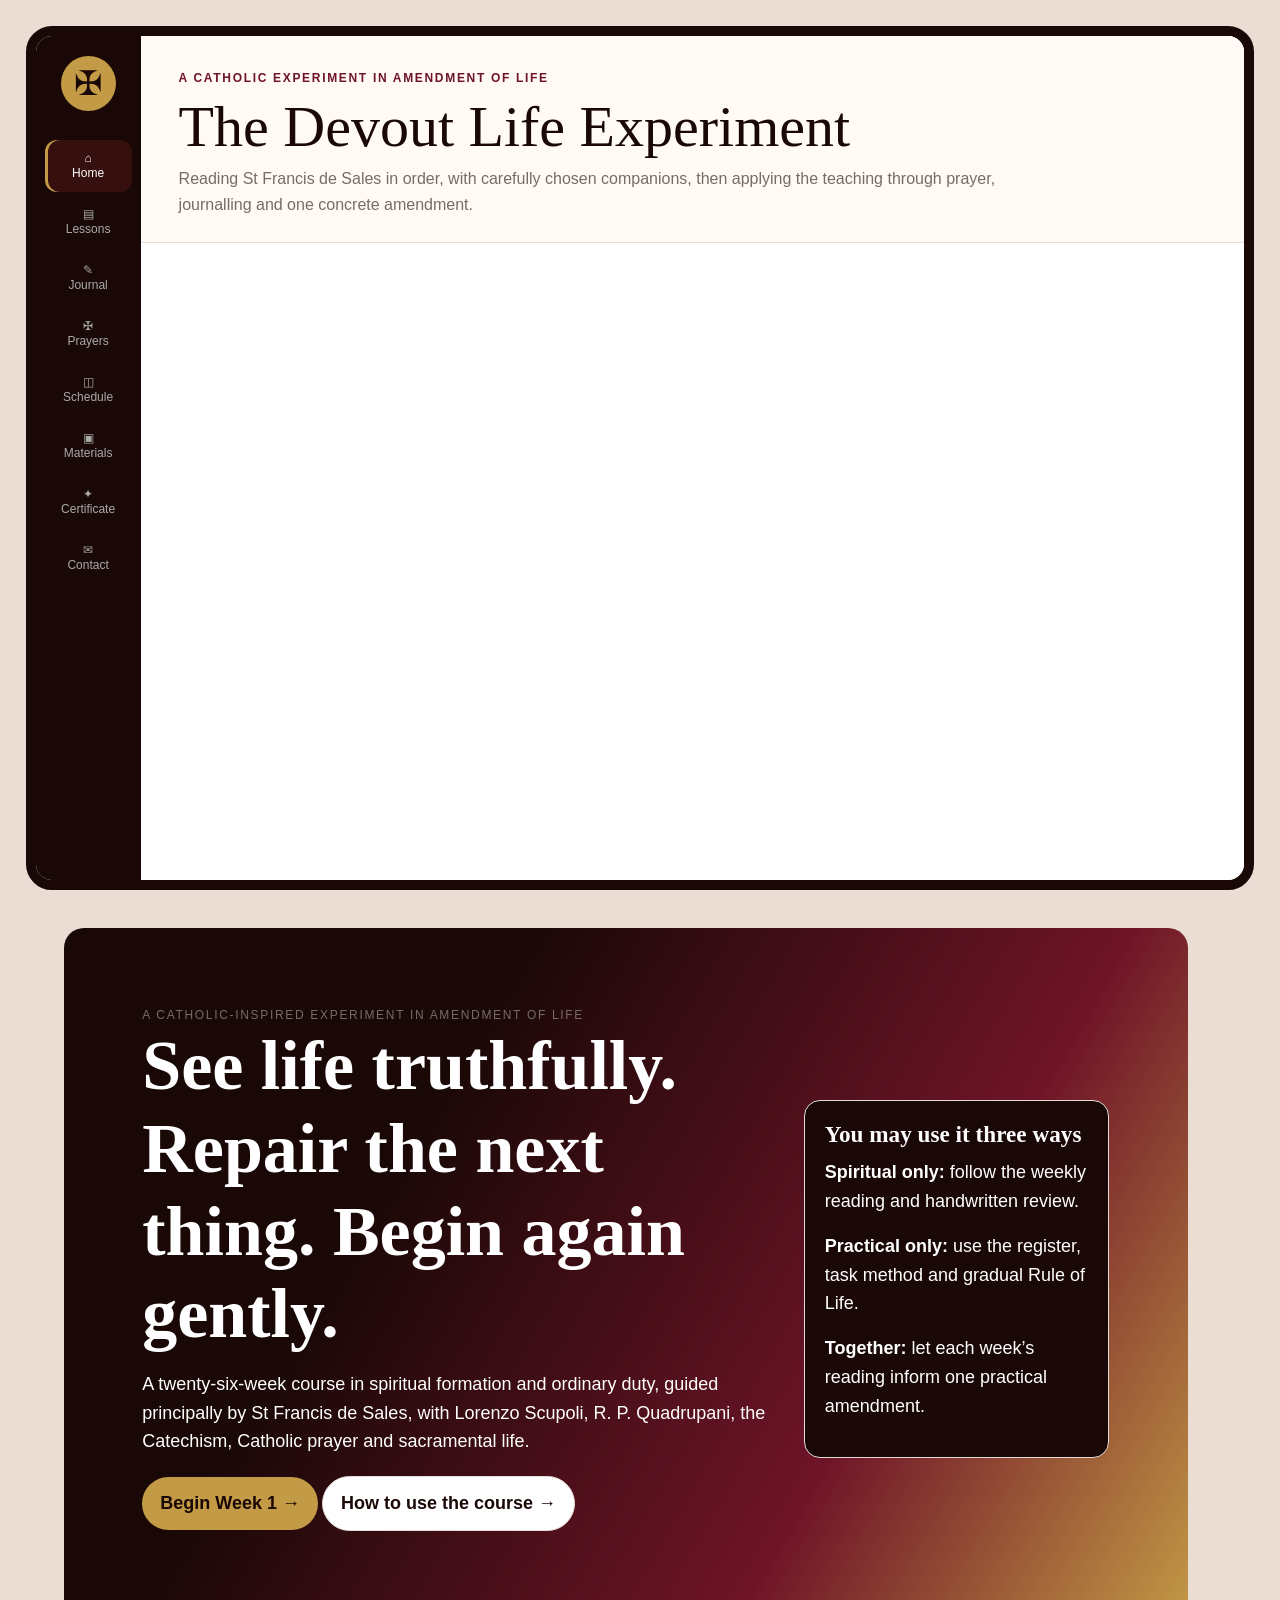
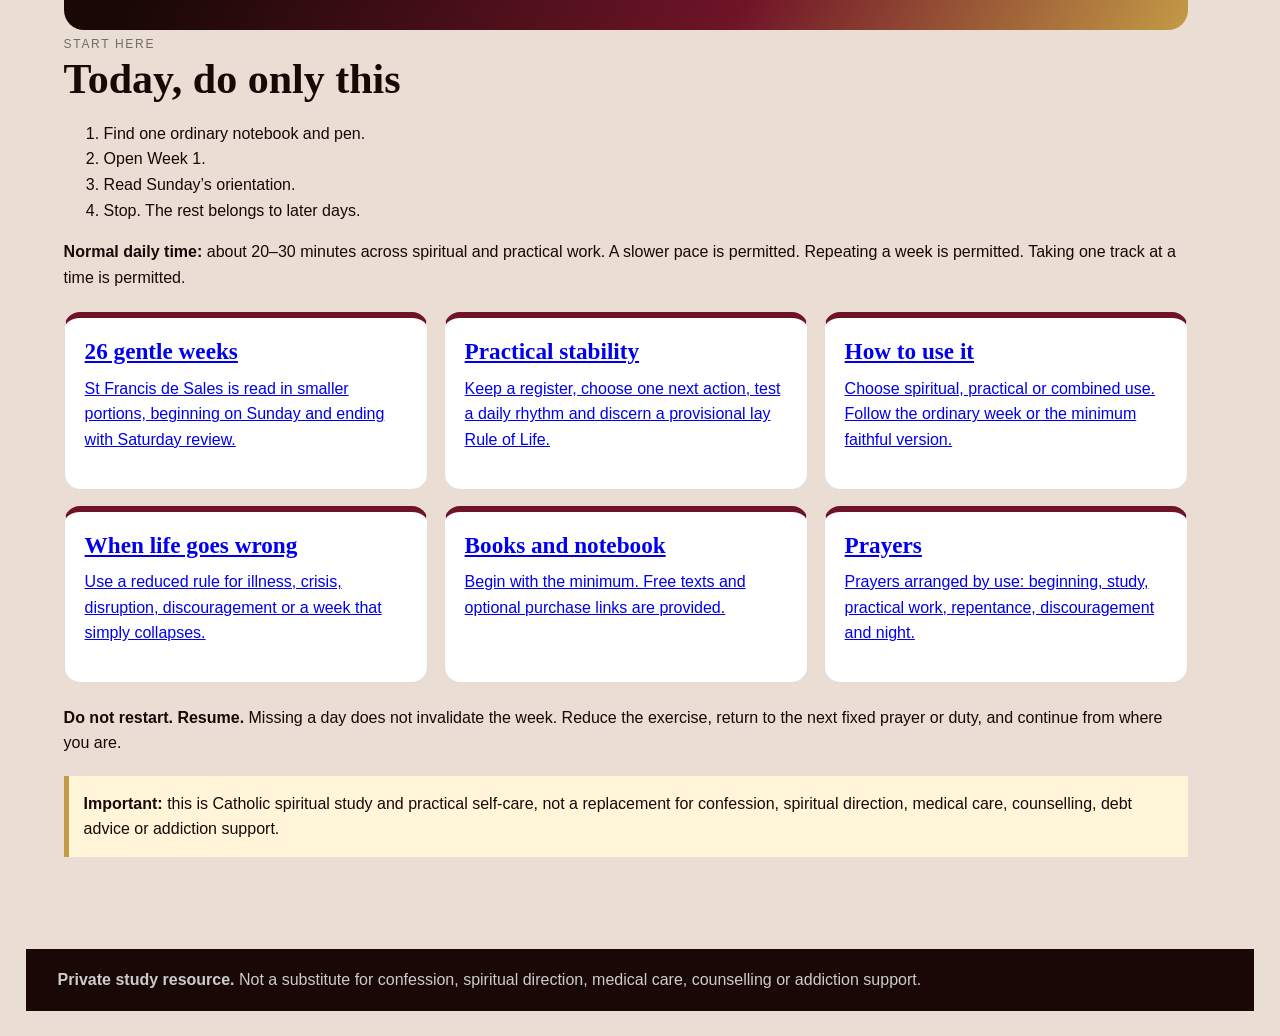
==== commit 2ad667d2: "Add start-here guidance and flexible spiritual-practical pathways" ====
--- a/index.html
+++ b/index.html
@@ -1 +1 @@
-<!doctype html><html lang="en-GB"><head><meta charset="utf-8"><meta name="viewport" content="width=device-width,initial-scale=1"><title>The Devout and Practical Life Experiment</title><link rel="stylesheet" href="styles.css"></head><body><main><section class="hero"><div><div class="kicker">A Catholic-inspired experiment in amendment of life</div><h2>Welcome to The Devout and Practical Life Experiment.</h2><p>A guided plan for reading, prayer, discernment and ordinary action. St Francis de Sales’ <em>Introduction to the Devout Life</em> provides the main course; Lorenzo Scupoli’s <em>The Spiritual Combat</em>, R. P. Quadrupani’s <em>Light and Peace</em>, the Catechism, Catholic prayer and sacramental life provide carefully chosen support.</p><p><a class="button" href="lessons.html">Begin the reading course →</a><a class="button secondary" href="practical.html">Open the practical method →</a></p></div><aside class="panel dark"><h3>Two connected forms of work</h3><p><strong>The lessons</strong> form judgement through ordered spiritual reading, prayer and one weekly amendment.</p><p><strong>The practical method</strong> helps identify real duties and problems, record next actions, review evidence and gradually discern a sustainable lay Rule of Life.</p></aside></section><div class="grid"><a class="lesson-card" href="lessons.html" style="text-decoration:none;color:inherit"><h3>Lessons</h3><p>Follow twelve book-led weeks from Monday reading to Sunday handwritten review.</p></a><a class="lesson-card" href="practical.html" style="text-decoration:none;color:inherit"><h3>Practical</h3><p>Keep a practical register, action pages and reviews while discerning—not rushing—a lay Rule of Life.</p></a><a class="lesson-card" href="schedule.html" style="text-decoration:none;color:inherit"><h3>How to use it</h3><p>See the weekly rhythm, the ten-minute daily practical practice and the longer opening setup.</p></a><a class="lesson-card" href="materials.html" style="text-decoration:none;color:inherit"><h3>Books and materials</h3><p>Read free lawful editions or follow links to purchase suitable printed copies.</p></a><a class="lesson-card" href="prayers.html" style="text-decoration:none;color:inherit"><h3>Prayers</h3><p>Established Catholic prayers for study, repentance, perseverance and peace.</p></a><a class="lesson-card" href="certificate.html" style="text-decoration:none;color:inherit"><h3>Completion</h3><p>A simple personal record that the first cycle was completed—not a qualification.</p></a></div><section class="warning"><strong>Important:</strong> this is Catholic spiritual study and practical self-care, not a replacement for confession, spiritual direction, medical care, counselling or addiction support.</section></main><script src="app.js"></script><script src="site.js"></script><script>DEVOUT.shell('index.html')</script></body></html>+<!doctype html><html lang="en-GB"><head><meta charset="utf-8"><meta name="viewport" content="width=device-width,initial-scale=1"><title>The Devout and Practical Life Experiment</title><link rel="stylesheet" href="styles.css"></head><body><main><section class="hero"><div><div class="kicker">A Catholic-inspired experiment in amendment of life</div><h2>See life truthfully. Repair the next thing. Begin again gently.</h2><p>A twenty-six-week course in spiritual formation and ordinary duty, guided principally by St Francis de Sales, with Lorenzo Scupoli, R. P. Quadrupani, the Catechism, Catholic prayer and sacramental life.</p><p><a class="button" href="lesson.html?n=1">Begin Week 1 →</a><a class="button secondary" href="schedule.html">How to use the course →</a></p></div><aside class="panel dark"><h3>You may use it three ways</h3><p><strong>Spiritual only:</strong> follow the weekly reading and handwritten review.</p><p><strong>Practical only:</strong> use the register, task method and gradual Rule of Life.</p><p><strong>Together:</strong> let each week’s reading inform one practical amendment.</p></aside></section><section class="start-here"><span class="small-label">Start here</span><h2>Today, do only this</h2><ol><li>Find one ordinary notebook and pen.</li><li>Open Week 1.</li><li>Read Sunday’s orientation.</li><li>Stop. The rest belongs to later days.</li></ol><p><strong>Normal daily time:</strong> about 20–30 minutes across spiritual and practical work. A slower pace is permitted. Repeating a week is permitted. Taking one track at a time is permitted.</p></section><div class="grid"><a class="lesson-card" href="lessons.html"><h3>26 gentle weeks</h3><p>St Francis de Sales is read in smaller portions, beginning on Sunday and ending with Saturday review.</p></a><a class="lesson-card" href="practical.html"><h3>Practical stability</h3><p>Keep a register, choose one next action, test a daily rhythm and discern a provisional lay Rule of Life.</p></a><a class="lesson-card" href="schedule.html"><h3>How to use it</h3><p>Choose spiritual, practical or combined use. Follow the ordinary week or the minimum faithful version.</p></a><a class="lesson-card" href="crisis.html"><h3>When life goes wrong</h3><p>Use a reduced rule for illness, crisis, disruption, discouragement or a week that simply collapses.</p></a><a class="lesson-card" href="materials.html"><h3>Books and notebook</h3><p>Begin with the minimum. Free texts and optional purchase links are provided.</p></a><a class="lesson-card" href="prayers.html"><h3>Prayers</h3><p>Prayers arranged by use: beginning, study, practical work, repentance, discouragement and night.</p></a></div><section class="resume"><strong>Do not restart. Resume.</strong> Missing a day does not invalidate the week. Reduce the exercise, return to the next fixed prayer or duty, and continue from where you are.</section><section class="warning"><strong>Important:</strong> this is Catholic spiritual study and practical self-care, not a replacement for confession, spiritual direction, medical care, counselling, debt advice or addiction support.</section></main><script src="app.js"></script><script src="site.js"></script><script>DEVOUT.shell('index.html')</script></body></html>
--- a/styles.css
+++ b/styles.css
@@ -1 +1 @@
-:root{--ink:#190806;--burgundy:#6f1428;--ash:#746c67;--gold:#c39a45;--purple:#5b355f;--green:#385d4b;--paper:#fff;--ground:#e9ddd4;--muted:#756c67;--line:#e4dcd6}*{box-sizing:border-box}html{background:var(--ground)}body{margin:0;padding:2vw;background:var(--ground);font:14px Arial,sans-serif;color:var(--ink)}.app{min-height:96vh;border:10px solid var(--ink);border-radius:26px;background:var(--paper);display:grid;grid-template-columns:105px minmax(0,1fr);overflow:hidden}.nav{background:var(--ink);color:#fff;padding:20px 9px;display:flex;flex-direction:column}.logo{width:55px;height:55px;border-radius:50%;background:var(--gold);margin:0 auto 30px;display:grid;place-items:center;font:34px Georgia,serif}.nav a{color:#aaa;text-decoration:none;text-align:center;padding:12px 3px;border-radius:12px;margin:3px 0;font-size:12px}.nav a:hover,.nav a.on{color:#fff;background:#35100e;box-shadow:inset 3px 0 var(--gold)}.main{min-width:0;background:#fff}.masthead{padding:30px 38px 22px;border-bottom:1px solid var(--line);background:#fffaf6}.masthead small{letter-spacing:.14em;color:var(--burgundy);font-weight:bold}.masthead h1{font:clamp(34px,5vw,58px)/1 Georgia,serif;margin:8px 0 10px}.masthead p{max-width:850px;margin:0;color:var(--muted);line-height:1.6}main{padding:38px}.footer{background:var(--ink);color:#ccc;padding:18px 32px;margin-top:35px}.hero{min-height:58vh;border-radius:20px;padding:8%;color:#fff;background:linear-gradient(120deg,var(--ink) 30%,var(--burgundy) 70%,var(--gold));display:grid;grid-template-columns:1.35fr .65fr;gap:2rem;align-items:center}.hero h2{font:clamp(42px,6vw,70px)/1 Georgia,serif;margin:0 0 15px;color:white}.hero p{max-width:760px;font-size:18px;line-height:1.6}.panel,.lesson-card,.prayer-card,.week-card,.journal-block,.reading-card,.session-plan,.course-purpose{border:1px solid var(--line);border-radius:16px;padding:20px;background:#fff}.panel.dark{background:var(--ink);color:#fff}.grid{display:grid;grid-template-columns:repeat(3,minmax(0,1fr));gap:15px;margin-top:25px}.grid.two{grid-template-columns:repeat(2,minmax(0,1fr))}.lesson-card{border-top:6px solid var(--c,var(--burgundy))}.reading-grid{display:grid;grid-template-columns:repeat(3,minmax(0,1fr));gap:15px;margin:16px 0 24px}.reading-card{position:relative;padding-bottom:76px;border-top:6px solid var(--burgundy)}.reading-card:nth-child(2){border-top-color:var(--purple)}.reading-card:nth-child(3){border-top-color:var(--gold)}.reading-card .button{position:absolute;left:16px;bottom:16px}.small-label,.lesson-number,.kicker{text-transform:uppercase;letter-spacing:.14em;font-size:.75rem;color:var(--muted)}.course-purpose{background:#fff5d9;border-left:6px solid var(--gold);margin:18px 0}.session-plan{background:#f7f1ec;margin:18px 0}.session-plan li{margin:10px 0;line-height:1.55}.section-title{margin-top:32px}h1,h2,h3{font-family:Georgia,serif}h2{font-size:38px}.button{display:inline-block;border:0;border-radius:30px;padding:13px 18px;background:var(--gold);color:var(--ink);font-weight:bold;text-decoration:none;cursor:pointer;margin:4px}.button.secondary{background:#fff;color:var(--ink);border:1px solid var(--line)}.tag{display:inline-block;background:#f1e6df;border-radius:20px;padding:5px 10px}.method li{margin:12px 0}.source-links{display:flex;flex-wrap:wrap;gap:8px;margin-top:14px}.source-links a{display:inline-block;padding:9px 12px;border-radius:20px;background:#f2e7dc;color:var(--ink);font-weight:bold;text-decoration:none}.source-links a:hover{background:var(--gold)}blockquote{border-left:5px solid var(--burgundy);padding:12px 18px;background:#f8f1ec}.warning{background:#fff5d9;border-left:5px solid var(--gold);padding:15px;margin:18px 0}.journal-block{margin-top:24px}.journal-block label{display:block;font-weight:bold;margin-top:1rem}.journal-block textarea,.journal-block input,.contact-form input,.contact-form textarea{width:100%;padding:12px;border:1px solid #ccc;border-radius:10px;margin:6px 0 14px;font:inherit}.journal-block textarea,.contact-form textarea{min-height:120px}.small{color:var(--muted);line-height:1.55}.certificate{border:8px double var(--ink);padding:3rem;text-align:center;max-width:850px;margin:auto}.rule{border-top:1px solid var(--line);margin:25px 0}.notebook-direction{background:#fff5d9;border-left:5px solid var(--gold);padding:15px;margin:0 0 18px;line-height:1.55}.notebook-prompt{display:grid;grid-template-columns:42px 1fr;gap:14px;padding:16px 0;border-bottom:1px solid var(--line)}.notebook-prompt>span{width:34px;height:34px;border-radius:50%;background:var(--burgundy);color:#fff;display:grid;place-items:center;font-weight:bold}.notebook-prompt h4{font:700 19px Georgia,serif;margin:0 0 5px}.notebook-prompt p{margin:0;color:var(--muted);line-height:1.55}.discernment-guide{margin:24px 0;padding:22px;border:2px solid var(--gold);border-radius:16px;background:#fffaf0}.discernment-guide h3{margin-top:0}.discernment-guide li{margin:9px 0;line-height:1.55}.journal-block label{padding:15px 0;border-bottom:1px solid var(--line);font:700 18px Georgia,serif}.journal-block label:after{content:' — Copy this heading into your private notebook and answer it there. Use facts, name your responsibility, and choose a proportionate next step.';display:block;margin-top:6px;color:var(--muted);font:14px Arial,sans-serif;line-height:1.5}.journal-block>textarea,.journal-block>input{display:none}.journal-block:before{content:'Write by hand in your private notebook. Date the page, copy each heading, and leave enough space to review the answer after action.';display:block;background:#fff5d9;border-left:5px solid var(--gold);padding:15px;margin-bottom:15px;font-weight:bold;line-height:1.5}@media(max-width:900px){.reading-grid{grid-template-columns:1fr}}@media(max-width:800px){body{padding:0}.app{border-radius:0;border-width:6px;grid-template-columns:1fr}.nav{flex-direction:row;overflow:auto;padding:7px}.logo{display:none}.nav a{min-width:85px}.hero,.grid,.grid.two{grid-template-columns:1fr}.hero h2{font-size:44px}main,.masthead{padding:20px}.reading-grid{grid-template-columns:1fr}}@media print{.nav,.footer,.button,.masthead{display:none!important}body{padding:0}.app{display:block;border:0}.certificate{box-shadow:none}}+:root{--ink:#190806;--burgundy:#6f1428;--gold:#c39a45;--purple:#5b355f;--green:#385d4b;--paper:#fff;--cream:#fffaf6;--ground:#e9ddd4;--muted:#756c67;--line:#e4dcd6}*{box-sizing:border-box}html{background:var(--ground)}body{margin:0;padding:2vw;background:var(--ground);color:var(--ink);font:16px/1.6 Arial,sans-serif}.app{min-height:96vh;border:10px solid var(--ink);border-radius:26px;background:var(--paper);display:grid;grid-template-columns:105px minmax(0,1fr);overflow:hidden}.nav{background:var(--ink);padding:20px 9px;display:flex;flex-direction:column;gap:4px}.logo{width:55px;height:55px;border-radius:50%;background:var(--gold);margin:0 auto 25px;display:grid;place-items:center;font:34px Georgia,serif}.nav a{color:#aaa;text-decoration:none;text-align:center;padding:11px 3px;border-radius:12px;font-size:12px;line-height:1.25}.nav a span{display:block}.nav a:hover,.nav a.on{color:#fff;background:#35100e;box-shadow:inset 3px 0 var(--gold)}.main{min-width:0;background:#fff}.masthead{padding:28px 38px 24px;border-bottom:1px solid var(--line);background:var(--cream)}.masthead small,.small-label,.lesson-number,.kicker{text-transform:uppercase;letter-spacing:.14em;font-size:.75rem;color:var(--muted)}.masthead small{color:var(--burgundy);font-weight:bold}.masthead h1{max-width:950px;margin:8px 0 10px;font:clamp(34px,5vw,58px)/1.02 Georgia,serif}.masthead p{max-width:850px;margin:0;color:var(--muted)}main{padding:38px;max-width:1200px}h1,h2,h3,h4{font-family:Georgia,serif;line-height:1.18}h2{font-size:clamp(30px,4vw,42px);margin:0 0 14px}h3{font-size:1.45rem;margin:0 0 10px}p{margin:0 0 1rem}.footer{margin-top:34px;padding:18px 32px;background:var(--ink);color:#ccc}.hero{min-height:52vh;border-radius:20px;padding:7%;color:#fff;background:linear-gradient(120deg,var(--ink) 30%,var(--burgundy) 70%,var(--gold));display:grid;grid-template-columns:1.35fr .65fr;gap:28px;align-items:center}.hero h2{font-size:clamp(42px,6vw,70px);color:#fff}.hero p{font-size:18px}.grid{display:grid;grid-template-columns:repeat(3,minmax(0,1fr));gap:16px;margin:22px 0}.grid.two{grid-template-columns:repeat(2,minmax(0,1fr))}.panel,.lesson-card,.prayer-card,.week-card,.journal-block,.reading-card,.session-plan,.course-purpose,.notebook-guide,.prayer-strip{min-width:0;border:1px solid var(--line);border-radius:16px;padding:20px;background:#fff}.lesson-card{border-top:6px solid var(--c,var(--burgundy))}.panel.dark{background:var(--ink);color:#fff}.course-purpose{margin:18px 0;background:#fff5d9;border-left:6px solid var(--gold)}.prayer-strip{margin:0 0 24px;background:#fffaf0;border-left:6px solid var(--gold)}.prayer-strip p{margin:.6rem 0 0}.tag{display:inline-block;margin:0 0 18px;padding:6px 12px;border-radius:20px;background:#f1e6df}.section-title{margin:30px 0 12px}.reading-grid{display:grid;grid-template-columns:repeat(3,minmax(0,1fr));gap:16px;margin:14px 0 24px}.reading-card{display:flex;flex-direction:column;border-top:6px solid var(--burgundy)}.reading-card:nth-child(2){border-top-color:var(--purple)}.reading-card:nth-child(3){border-top-color:var(--gold)}.reading-card p{flex:1}.reading-card .button{align-self:flex-start;margin-top:8px}.session-plan{margin:22px 0;background:#f7f1ec}.session-plan li,.notebook-guide li,.method li{margin:9px 0}.button{display:inline-block;max-width:100%;margin:4px 4px 4px 0;padding:12px 18px;border:0;border-radius:28px;background:var(--gold);color:var(--ink);font-weight:bold;text-decoration:none;text-align:center;white-space:normal}.button.secondary{background:#fff;border:1px solid var(--line)}.warning{margin:20px 0;padding:15px;background:#fff5d9;border-left:5px solid var(--gold)}.section-heading{display:flex;align-items:flex-end;justify-content:space-between;gap:18px;margin:32px 0 10px}.section-heading h2{margin:0}.section-heading p{max-width:650px;margin:0;color:var(--muted)}.small{color:var(--muted)}.clean-checklist{padding-left:1.25rem}.lesson-nav{display:flex;gap:8px;flex-wrap:wrap;margin-top:22px}.certificate{max-width:850px;margin:auto;padding:3rem;border:8px double var(--ink);text-align:center}.contact-form input,.contact-form textarea{width:100%;padding:12px;border:1px solid #bbb;border-radius:10px;font:inherit}.contact-form textarea{min-height:140px}.contact-form label{display:block;margin-top:14px;font-weight:bold}@media(max-width:1050px){.grid{grid-template-columns:repeat(2,minmax(0,1fr))}.reading-grid{grid-template-columns:1fr}.hero{grid-template-columns:1fr}.hero .panel{max-width:720px}}@media(max-width:800px){html,body{overflow-x:hidden}body{padding:0;background:var(--ink);font-size:16px}.app{display:block;min-height:100vh;border:0;border-radius:0;overflow:visible}.nav{position:sticky;top:0;z-index:20;height:66px;padding:5px 6px;display:flex;flex-direction:row;gap:2px;overflow-x:auto;overflow-y:hidden;scrollbar-width:none}.nav::-webkit-scrollbar{display:none}.logo{display:none}.nav a{flex:0 0 72px;height:56px;padding:6px 4px;display:flex;flex-direction:column;justify-content:center;font-size:11px}.nav a.on{box-shadow:inset 0 3px var(--gold)}.masthead{padding:18px}.masthead h1{font-size:clamp(30px,9vw,40px);margin:7px 0 9px}.masthead p{font-size:14px;line-height:1.5}main{padding:20px 18px;max-width:none}.hero{min-height:auto;padding:25px 20px;gap:18px}.hero h2{font-size:clamp(36px,11vw,48px)}.hero p{font-size:16px}.grid,.grid.two,.reading-grid{grid-template-columns:1fr}.panel,.lesson-card,.prayer-card,.week-card,.journal-block,.reading-card,.session-plan,.course-purpose,.notebook-guide,.prayer-strip{padding:17px}.section-heading{display:block;margin-top:28px}.section-heading p{margin-top:7px}.footer{margin-top:24px;padding:18px}.certificate{padding:24px 16px}.method,.notebook-guide ol,.notebook-guide ul{padding-left:1.3rem}}@media(max-width:390px){.nav a{flex-basis:66px;font-size:10px}main{padding:18px 14px}.masthead{padding:16px 14px}.panel,.lesson-card,.prayer-card,.week-card,.journal-block,.reading-card,.session-plan,.course-purpose,.notebook-guide,.prayer-strip{padding:15px}}@media print{body{padding:0;background:#fff}.app{display:block;border:0}.nav,.masthead,.footer,.button{display:none!important}main{padding:0;max-width:none}.certificate{box-shadow:none}}
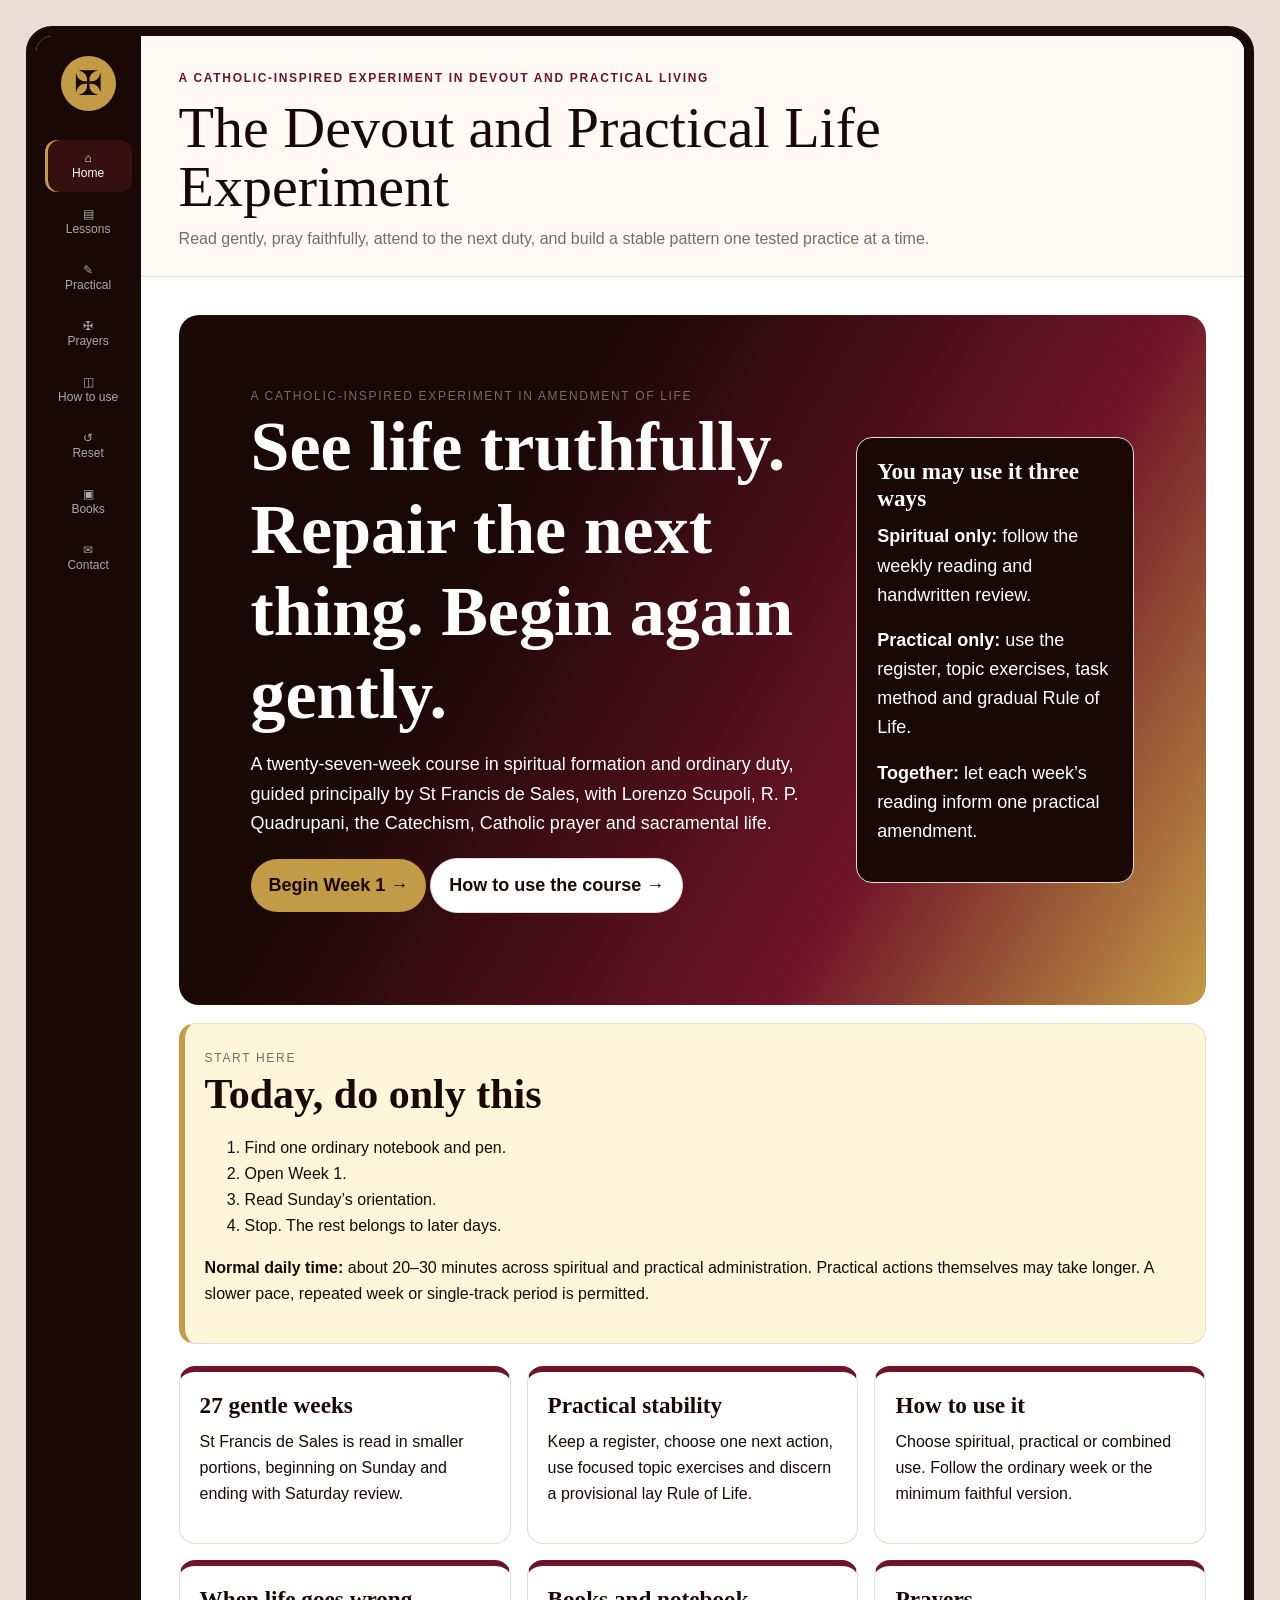
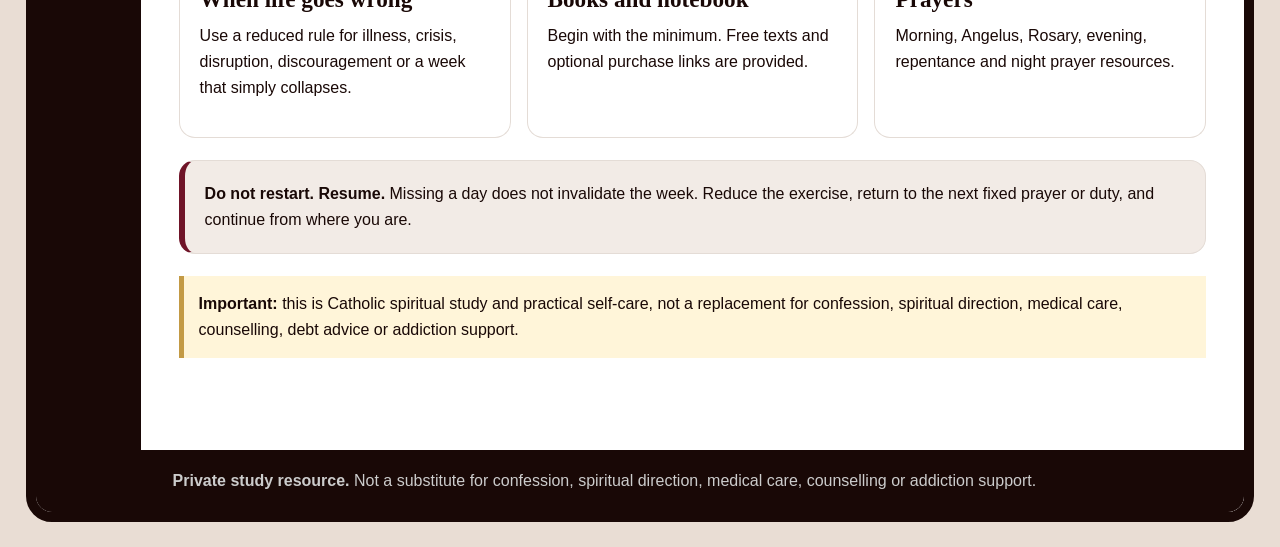
==== commit 859a6168: "Correct course length and reflect restored practical modules" ====
--- a/index.html
+++ b/index.html
@@ -1 +1 @@
-<!doctype html><html lang="en-GB"><head><meta charset="utf-8"><meta name="viewport" content="width=device-width,initial-scale=1"><title>The Devout and Practical Life Experiment</title><link rel="stylesheet" href="styles.css"></head><body><main><section class="hero"><div><div class="kicker">A Catholic-inspired experiment in amendment of life</div><h2>See life truthfully. Repair the next thing. Begin again gently.</h2><p>A twenty-six-week course in spiritual formation and ordinary duty, guided principally by St Francis de Sales, with Lorenzo Scupoli, R. P. Quadrupani, the Catechism, Catholic prayer and sacramental life.</p><p><a class="button" href="lesson.html?n=1">Begin Week 1 →</a><a class="button secondary" href="schedule.html">How to use the course →</a></p></div><aside class="panel dark"><h3>You may use it three ways</h3><p><strong>Spiritual only:</strong> follow the weekly reading and handwritten review.</p><p><strong>Practical only:</strong> use the register, task method and gradual Rule of Life.</p><p><strong>Together:</strong> let each week’s reading inform one practical amendment.</p></aside></section><section class="start-here"><span class="small-label">Start here</span><h2>Today, do only this</h2><ol><li>Find one ordinary notebook and pen.</li><li>Open Week 1.</li><li>Read Sunday’s orientation.</li><li>Stop. The rest belongs to later days.</li></ol><p><strong>Normal daily time:</strong> about 20–30 minutes across spiritual and practical work. A slower pace is permitted. Repeating a week is permitted. Taking one track at a time is permitted.</p></section><div class="grid"><a class="lesson-card" href="lessons.html"><h3>26 gentle weeks</h3><p>St Francis de Sales is read in smaller portions, beginning on Sunday and ending with Saturday review.</p></a><a class="lesson-card" href="practical.html"><h3>Practical stability</h3><p>Keep a register, choose one next action, test a daily rhythm and discern a provisional lay Rule of Life.</p></a><a class="lesson-card" href="schedule.html"><h3>How to use it</h3><p>Choose spiritual, practical or combined use. Follow the ordinary week or the minimum faithful version.</p></a><a class="lesson-card" href="crisis.html"><h3>When life goes wrong</h3><p>Use a reduced rule for illness, crisis, disruption, discouragement or a week that simply collapses.</p></a><a class="lesson-card" href="materials.html"><h3>Books and notebook</h3><p>Begin with the minimum. Free texts and optional purchase links are provided.</p></a><a class="lesson-card" href="prayers.html"><h3>Prayers</h3><p>Prayers arranged by use: beginning, study, practical work, repentance, discouragement and night.</p></a></div><section class="resume"><strong>Do not restart. Resume.</strong> Missing a day does not invalidate the week. Reduce the exercise, return to the next fixed prayer or duty, and continue from where you are.</section><section class="warning"><strong>Important:</strong> this is Catholic spiritual study and practical self-care, not a replacement for confession, spiritual direction, medical care, counselling, debt advice or addiction support.</section></main><script src="app.js"></script><script src="site.js"></script><script>DEVOUT.shell('index.html')</script></body></html>+<!doctype html><html lang="en-GB"><head><meta charset="utf-8"><meta name="viewport" content="width=device-width,initial-scale=1"><title>The Devout and Practical Life Experiment</title><link rel="stylesheet" href="styles.css"></head><body><main><section class="hero"><div><div class="kicker">A Catholic-inspired experiment in amendment of life</div><h2>See life truthfully. Repair the next thing. Begin again gently.</h2><p>A twenty-seven-week course in spiritual formation and ordinary duty, guided principally by St Francis de Sales, with Lorenzo Scupoli, R. P. Quadrupani, the Catechism, Catholic prayer and sacramental life.</p><p><a class="button" href="lesson.html?n=1">Begin Week 1 →</a><a class="button secondary" href="schedule.html">How to use the course →</a></p></div><aside class="panel dark"><h3>You may use it three ways</h3><p><strong>Spiritual only:</strong> follow the weekly reading and handwritten review.</p><p><strong>Practical only:</strong> use the register, topic exercises, task method and gradual Rule of Life.</p><p><strong>Together:</strong> let each week’s reading inform one practical amendment.</p></aside></section><section class="start-here"><span class="small-label">Start here</span><h2>Today, do only this</h2><ol><li>Find one ordinary notebook and pen.</li><li>Open Week 1.</li><li>Read Sunday’s orientation.</li><li>Stop. The rest belongs to later days.</li></ol><p><strong>Normal daily time:</strong> about 20–30 minutes across spiritual and practical administration. Practical actions themselves may take longer. A slower pace, repeated week or single-track period is permitted.</p></section><div class="grid"><a class="lesson-card" href="lessons.html"><h3>27 gentle weeks</h3><p>St Francis de Sales is read in smaller portions, beginning on Sunday and ending with Saturday review.</p></a><a class="lesson-card" href="practical.html"><h3>Practical stability</h3><p>Keep a register, choose one next action, use focused topic exercises and discern a provisional lay Rule of Life.</p></a><a class="lesson-card" href="schedule.html"><h3>How to use it</h3><p>Choose spiritual, practical or combined use. Follow the ordinary week or the minimum faithful version.</p></a><a class="lesson-card" href="crisis.html"><h3>When life goes wrong</h3><p>Use a reduced rule for illness, crisis, disruption, discouragement or a week that simply collapses.</p></a><a class="lesson-card" href="materials.html"><h3>Books and notebook</h3><p>Begin with the minimum. Free texts and optional purchase links are provided.</p></a><a class="lesson-card" href="prayers.html"><h3>Prayers</h3><p>Morning, Angelus, Rosary, evening, repentance and night prayer resources.</p></a></div><section class="resume"><strong>Do not restart. Resume.</strong> Missing a day does not invalidate the week. Reduce the exercise, return to the next fixed prayer or duty, and continue from where you are.</section><section class="warning"><strong>Important:</strong> this is Catholic spiritual study and practical self-care, not a replacement for confession, spiritual direction, medical care, counselling, debt advice or addiction support.</section></main><script src="app.js"></script><script src="site.js"></script><script>DEVOUT.shell('index.html')</script></body></html>
--- a/styles.css
+++ b/styles.css
@@ -1 +1 @@
-:root{--ink:#190806;--burgundy:#6f1428;--gold:#c39a45;--purple:#5b355f;--green:#385d4b;--paper:#fff;--cream:#fffaf6;--ground:#e9ddd4;--muted:#756c67;--line:#e4dcd6}*{box-sizing:border-box}html{background:var(--ground)}body{margin:0;padding:2vw;background:var(--ground);color:var(--ink);font:16px/1.6 Arial,sans-serif}.app{min-height:96vh;border:10px solid var(--ink);border-radius:26px;background:var(--paper);display:grid;grid-template-columns:105px minmax(0,1fr);overflow:hidden}.nav{background:var(--ink);padding:20px 9px;display:flex;flex-direction:column;gap:4px}.logo{width:55px;height:55px;border-radius:50%;background:var(--gold);margin:0 auto 25px;display:grid;place-items:center;font:34px Georgia,serif}.nav a{color:#aaa;text-decoration:none;text-align:center;padding:11px 3px;border-radius:12px;font-size:12px;line-height:1.25}.nav a span{display:block}.nav a:hover,.nav a.on{color:#fff;background:#35100e;box-shadow:inset 3px 0 var(--gold)}.main{min-width:0;background:#fff}.masthead{padding:28px 38px 24px;border-bottom:1px solid var(--line);background:var(--cream)}.masthead small,.small-label,.lesson-number,.kicker{text-transform:uppercase;letter-spacing:.14em;font-size:.75rem;color:var(--muted)}.masthead small{color:var(--burgundy);font-weight:bold}.masthead h1{max-width:950px;margin:8px 0 10px;font:clamp(34px,5vw,58px)/1.02 Georgia,serif}.masthead p{max-width:850px;margin:0;color:var(--muted)}main{padding:38px;max-width:1200px}h1,h2,h3,h4{font-family:Georgia,serif;line-height:1.18}h2{font-size:clamp(30px,4vw,42px);margin:0 0 14px}h3{font-size:1.45rem;margin:0 0 10px}p{margin:0 0 1rem}.footer{margin-top:34px;padding:18px 32px;background:var(--ink);color:#ccc}.hero{min-height:52vh;border-radius:20px;padding:7%;color:#fff;background:linear-gradient(120deg,var(--ink) 30%,var(--burgundy) 70%,var(--gold));display:grid;grid-template-columns:1.35fr .65fr;gap:28px;align-items:center}.hero h2{font-size:clamp(42px,6vw,70px);color:#fff}.hero p{font-size:18px}.grid{display:grid;grid-template-columns:repeat(3,minmax(0,1fr));gap:16px;margin:22px 0}.grid.two{grid-template-columns:repeat(2,minmax(0,1fr))}.panel,.lesson-card,.prayer-card,.week-card,.journal-block,.reading-card,.session-plan,.course-purpose,.notebook-guide,.prayer-strip{min-width:0;border:1px solid var(--line);border-radius:16px;padding:20px;background:#fff}.lesson-card{border-top:6px solid var(--c,var(--burgundy))}.panel.dark{background:var(--ink);color:#fff}.course-purpose{margin:18px 0;background:#fff5d9;border-left:6px solid var(--gold)}.prayer-strip{margin:0 0 24px;background:#fffaf0;border-left:6px solid var(--gold)}.prayer-strip p{margin:.6rem 0 0}.tag{display:inline-block;margin:0 0 18px;padding:6px 12px;border-radius:20px;background:#f1e6df}.section-title{margin:30px 0 12px}.reading-grid{display:grid;grid-template-columns:repeat(3,minmax(0,1fr));gap:16px;margin:14px 0 24px}.reading-card{display:flex;flex-direction:column;border-top:6px solid var(--burgundy)}.reading-card:nth-child(2){border-top-color:var(--purple)}.reading-card:nth-child(3){border-top-color:var(--gold)}.reading-card p{flex:1}.reading-card .button{align-self:flex-start;margin-top:8px}.session-plan{margin:22px 0;background:#f7f1ec}.session-plan li,.notebook-guide li,.method li{margin:9px 0}.button{display:inline-block;max-width:100%;margin:4px 4px 4px 0;padding:12px 18px;border:0;border-radius:28px;background:var(--gold);color:var(--ink);font-weight:bold;text-decoration:none;text-align:center;white-space:normal}.button.secondary{background:#fff;border:1px solid var(--line)}.warning{margin:20px 0;padding:15px;background:#fff5d9;border-left:5px solid var(--gold)}.section-heading{display:flex;align-items:flex-end;justify-content:space-between;gap:18px;margin:32px 0 10px}.section-heading h2{margin:0}.section-heading p{max-width:650px;margin:0;color:var(--muted)}.small{color:var(--muted)}.clean-checklist{padding-left:1.25rem}.lesson-nav{display:flex;gap:8px;flex-wrap:wrap;margin-top:22px}.certificate{max-width:850px;margin:auto;padding:3rem;border:8px double var(--ink);text-align:center}.contact-form input,.contact-form textarea{width:100%;padding:12px;border:1px solid #bbb;border-radius:10px;font:inherit}.contact-form textarea{min-height:140px}.contact-form label{display:block;margin-top:14px;font-weight:bold}@media(max-width:1050px){.grid{grid-template-columns:repeat(2,minmax(0,1fr))}.reading-grid{grid-template-columns:1fr}.hero{grid-template-columns:1fr}.hero .panel{max-width:720px}}@media(max-width:800px){html,body{overflow-x:hidden}body{padding:0;background:var(--ink);font-size:16px}.app{display:block;min-height:100vh;border:0;border-radius:0;overflow:visible}.nav{position:sticky;top:0;z-index:20;height:66px;padding:5px 6px;display:flex;flex-direction:row;gap:2px;overflow-x:auto;overflow-y:hidden;scrollbar-width:none}.nav::-webkit-scrollbar{display:none}.logo{display:none}.nav a{flex:0 0 72px;height:56px;padding:6px 4px;display:flex;flex-direction:column;justify-content:center;font-size:11px}.nav a.on{box-shadow:inset 0 3px var(--gold)}.masthead{padding:18px}.masthead h1{font-size:clamp(30px,9vw,40px);margin:7px 0 9px}.masthead p{font-size:14px;line-height:1.5}main{padding:20px 18px;max-width:none}.hero{min-height:auto;padding:25px 20px;gap:18px}.hero h2{font-size:clamp(36px,11vw,48px)}.hero p{font-size:16px}.grid,.grid.two,.reading-grid{grid-template-columns:1fr}.panel,.lesson-card,.prayer-card,.week-card,.journal-block,.reading-card,.session-plan,.course-purpose,.notebook-guide,.prayer-strip{padding:17px}.section-heading{display:block;margin-top:28px}.section-heading p{margin-top:7px}.footer{margin-top:24px;padding:18px}.certificate{padding:24px 16px}.method,.notebook-guide ol,.notebook-guide ul{padding-left:1.3rem}}@media(max-width:390px){.nav a{flex-basis:66px;font-size:10px}main{padding:18px 14px}.masthead{padding:16px 14px}.panel,.lesson-card,.prayer-card,.week-card,.journal-block,.reading-card,.session-plan,.course-purpose,.notebook-guide,.prayer-strip{padding:15px}}@media print{body{padding:0;background:#fff}.app{display:block;border:0}.nav,.masthead,.footer,.button{display:none!important}main{padding:0;max-width:none}.certificate{box-shadow:none}}+:root{--ink:#190806;--burgundy:#6f1428;--gold:#c39a45;--purple:#5b355f;--green:#385d4b;--paper:#fff;--cream:#fffaf6;--ground:#e9ddd4;--muted:#756c67;--line:#e4dcd6}*{box-sizing:border-box}html{background:var(--ground);scroll-behavior:smooth}body{margin:0;padding:2vw;background:var(--ground);color:var(--ink);font:16px/1.62 Arial,sans-serif}.app{min-height:96vh;border:10px solid var(--ink);border-radius:26px;background:var(--paper);display:grid;grid-template-columns:105px minmax(0,1fr);overflow:hidden}.nav{background:var(--ink);padding:20px 9px;display:flex;flex-direction:column;gap:4px}.logo{width:55px;height:55px;border-radius:50%;background:var(--gold);margin:0 auto 25px;display:grid;place-items:center;font:34px Georgia,serif}.nav a{color:#aaa;text-decoration:none;text-align:center;padding:11px 3px;border-radius:12px;font-size:12px;line-height:1.25}.nav a span{display:block}.nav a:hover,.nav a.on{color:#fff;background:#35100e;box-shadow:inset 3px 0 var(--gold)}.main{min-width:0;background:#fff}.masthead{padding:28px 38px 24px;border-bottom:1px solid var(--line);background:var(--cream)}.masthead small,.small-label,.lesson-number,.kicker{text-transform:uppercase;letter-spacing:.14em;font-size:.75rem;color:var(--muted)}.masthead small{color:var(--burgundy);font-weight:bold}.masthead h1{max-width:950px;margin:8px 0 10px;font:clamp(34px,5vw,58px)/1.02 Georgia,serif}.masthead p{max-width:850px;margin:0;color:var(--muted)}main{padding:38px;max-width:1200px}main>section+section{margin-top:28px}h1,h2,h3,h4{font-family:Georgia,serif;line-height:1.18}h2{font-size:clamp(30px,4vw,42px);margin:0 0 14px}h3{font-size:1.45rem;margin:0 0 10px}h4{font-size:1.12rem;margin:0 0 8px}p{margin:0 0 1rem}.footer{margin-top:34px;padding:18px 32px;background:var(--ink);color:#ccc}.hero{min-height:48vh;border-radius:20px;padding:7%;color:#fff;background:linear-gradient(120deg,var(--ink) 30%,var(--burgundy) 70%,var(--gold));display:grid;grid-template-columns:1.35fr .65fr;gap:28px;align-items:center}.hero h2{font-size:clamp(42px,6vw,70px);color:#fff}.hero p{font-size:18px}.grid{display:grid;grid-template-columns:repeat(3,minmax(0,1fr));gap:16px;margin:22px 0}.grid.two{grid-template-columns:repeat(2,minmax(0,1fr))}.grid.three{grid-template-columns:repeat(3,minmax(0,1fr))}.grid>a{display:block;color:inherit;text-decoration:none}.panel,.lesson-card,.prayer-card,.week-card,.journal-block,.reading-card,.session-plan,.course-purpose,.notebook-guide,.prayer-strip,.start-here,.resume{min-width:0;border:1px solid var(--line);border-radius:16px;padding:20px;background:#fff}.lesson-card{border-top:6px solid var(--c,var(--burgundy))}.panel.dark{background:var(--ink);color:#fff}.course-purpose,.start-here{margin:18px 0;background:#fff5d9;border-left:6px solid var(--gold)}.resume{margin:22px 0;background:#f2ebe6;border-left:6px solid var(--burgundy)}.prayer-strip{margin:0 0 24px;background:#fffaf0;border-left:6px solid var(--gold)}.prayer-strip p{margin:.6rem 0 0}.tag{display:block;max-width:850px;margin:0 0 18px;padding:10px 14px;border-radius:18px;background:#f1e6df}.section-title{margin:30px 0 12px}.reading-grid{display:grid;grid-template-columns:repeat(2,minmax(0,1fr));gap:16px;margin:18px 0 24px}.reading-card{display:flex;flex-direction:column;border-top:6px solid var(--burgundy)}.reading-card:nth-child(2){border-top-color:var(--purple)}.reading-card p{flex:1}.reading-card .button{align-self:flex-start;margin-top:8px}.session-plan{margin:22px 0;background:#f7f1ec}.session-plan li,.notebook-guide li,.method li{margin:9px 0}.button{display:inline-block;max-width:100%;margin:4px 4px 4px 0;padding:12px 18px;border:0;border-radius:28px;background:var(--gold);color:var(--ink);font-weight:bold;text-decoration:none;text-align:center;white-space:normal}.button.secondary{background:#fff;border:1px solid var(--line)}.warning{margin:20px 0;padding:15px;background:#fff5d9;border-left:5px solid var(--gold)}.small{color:var(--muted)}blockquote{margin:18px 0;padding:14px 18px;background:#f8f1ec;border-left:5px solid var(--burgundy);font-weight:bold}.lesson-nav{display:flex;gap:8px;flex-wrap:wrap;margin-top:22px}details{margin:14px 0;border:1px solid var(--line);border-radius:12px;background:#fff}details summary{cursor:pointer;padding:13px 15px;font-weight:bold;color:var(--burgundy)}details[open] summary{border-bottom:1px solid var(--line)}details>p,details>ul{padding:0 15px 14px;margin:12px 0}.hint{background:#fffaf0;border-color:#dcc98d}.contact-form input,.contact-form textarea,.contact-form select{width:100%;padding:12px;border:1px solid #bbb;border-radius:10px;font:inherit}.contact-form textarea{min-height:140px}.contact-form label{display:block;margin-top:14px;font-weight:bold}.contact-form .checkbox-label{display:flex;gap:10px;align-items:flex-start;font-weight:normal}.contact-form .checkbox-label input{width:auto;margin-top:6px}@media(max-width:1050px){.grid,.grid.three{grid-template-columns:repeat(2,minmax(0,1fr))}.reading-grid{grid-template-columns:1fr}.hero{grid-template-columns:1fr}.hero .panel{max-width:720px}}@media(max-width:800px){html,body{overflow-x:hidden}body{padding:0;background:var(--ink);font-size:16px}.app{display:block;min-height:100vh;border:0;border-radius:0;overflow:visible}.nav{position:sticky;top:0;z-index:20;height:66px;padding:5px 6px;display:flex;flex-direction:row;gap:2px;overflow-x:auto;overflow-y:hidden;scrollbar-width:none}.nav::-webkit-scrollbar{display:none}.logo{display:none}.nav a{flex:0 0 76px;height:56px;padding:6px 4px;display:flex;flex-direction:column;justify-content:center;font-size:11px}.nav a.on{box-shadow:inset 0 3px var(--gold)}.masthead{padding:18px}.masthead h1{font-size:clamp(30px,9vw,40px);margin:7px 0 9px}.masthead p{font-size:14px;line-height:1.5}main{padding:20px 18px;max-width:none}.hero{min-height:auto;padding:25px 20px;gap:18px}.hero h2{font-size:clamp(36px,11vw,48px)}.hero p{font-size:16px}.grid,.grid.two,.grid.three,.reading-grid{grid-template-columns:1fr}.panel,.lesson-card,.prayer-card,.week-card,.journal-block,.reading-card,.session-plan,.course-purpose,.notebook-guide,.prayer-strip,.start-here,.resume{padding:17px}.footer{margin-top:24px;padding:18px}.method,.notebook-guide ol,.notebook-guide ul{padding-left:1.3rem}}@media(max-width:390px){.nav a{flex-basis:68px;font-size:10px}main{padding:18px 14px}.masthead{padding:16px 14px}.panel,.lesson-card,.prayer-card,.week-card,.journal-block,.reading-card,.session-plan,.course-purpose,.notebook-guide,.prayer-strip,.start-here,.resume{padding:15px}}@media print{body{padding:0;background:#fff}.app{display:block;border:0}.nav,.masthead,.footer,.button{display:none!important}main{padding:0;max-width:none}}
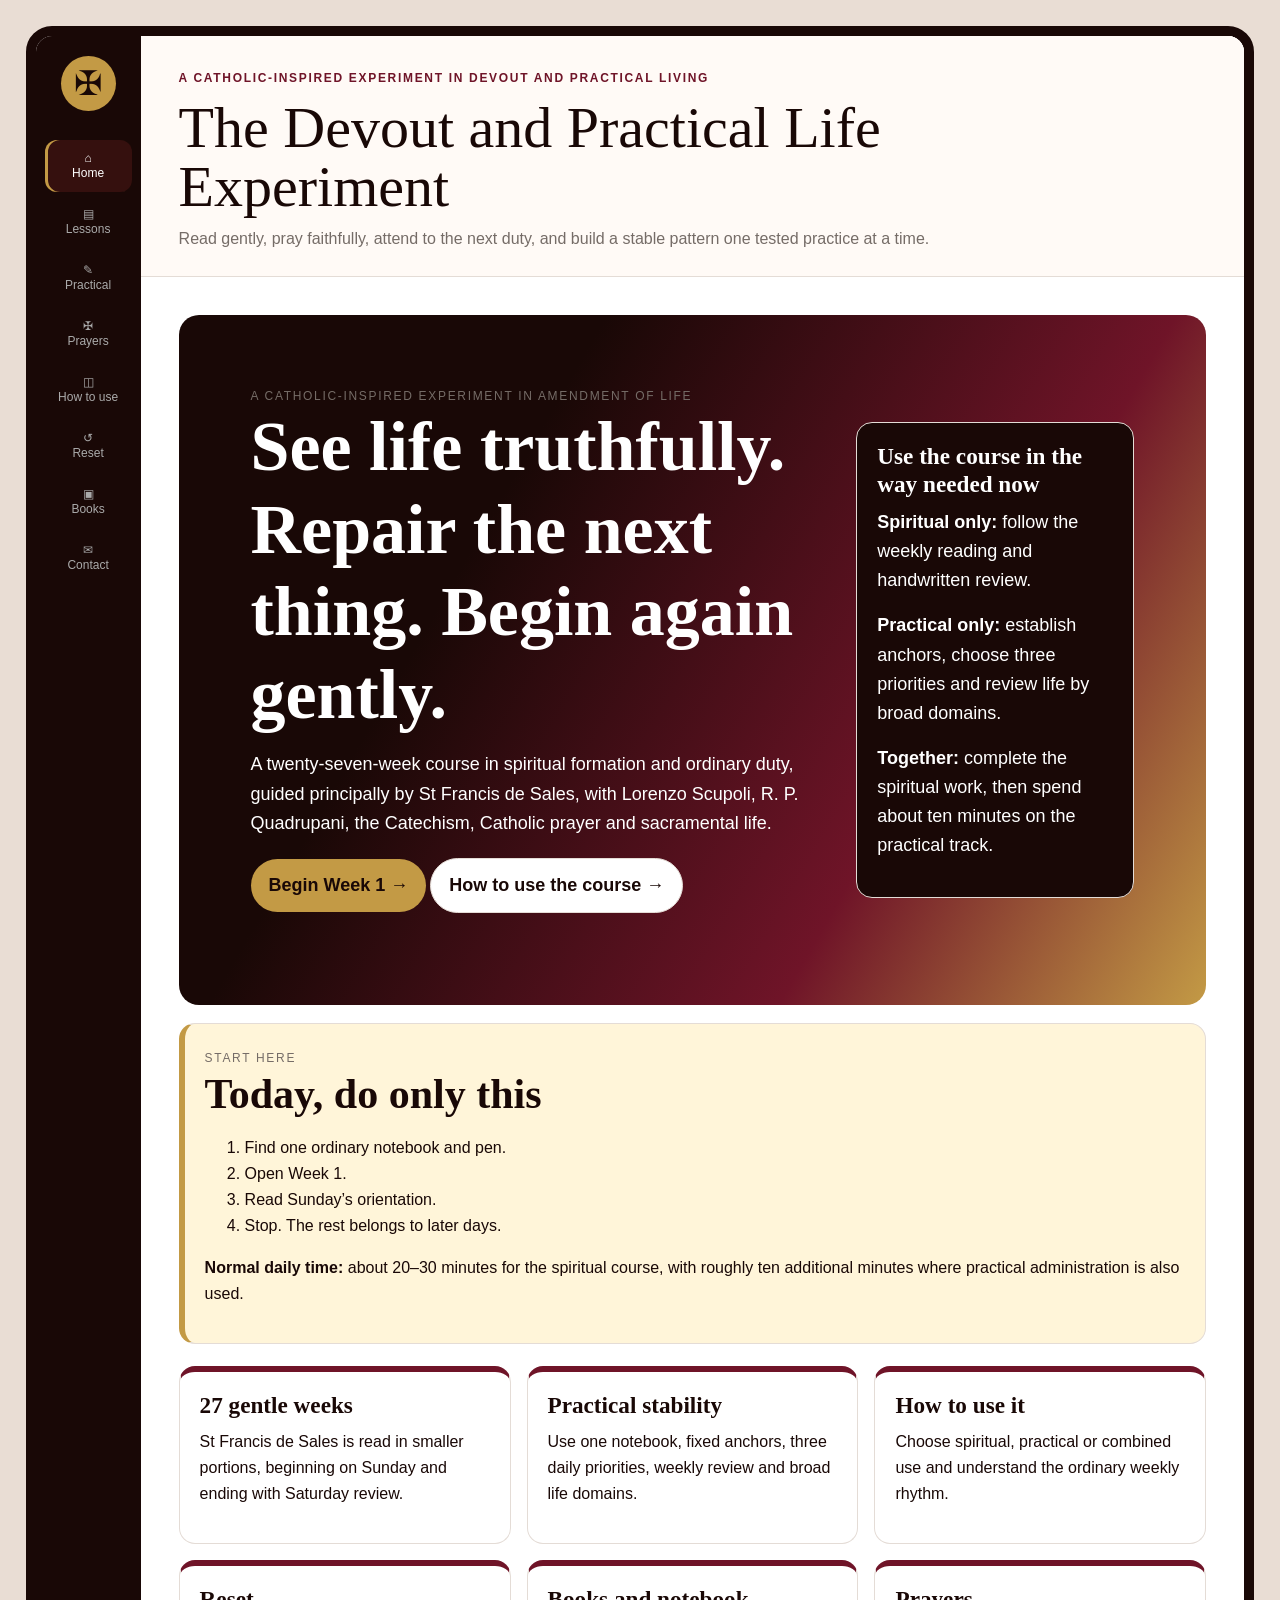
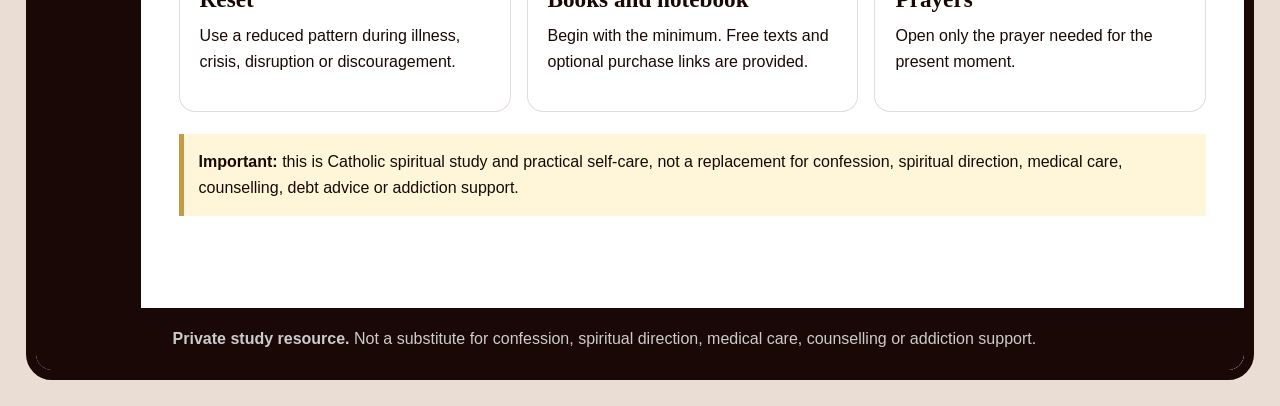
==== commit c7931f6b: "Calm home page and remove reset styling" ====
--- a/index.html
+++ b/index.html
@@ -1 +1 @@
-<!doctype html><html lang="en-GB"><head><meta charset="utf-8"><meta name="viewport" content="width=device-width,initial-scale=1"><title>The Devout and Practical Life Experiment</title><link rel="stylesheet" href="styles.css"></head><body><main><section class="hero"><div><div class="kicker">A Catholic-inspired experiment in amendment of life</div><h2>See life truthfully. Repair the next thing. Begin again gently.</h2><p>A twenty-seven-week course in spiritual formation and ordinary duty, guided principally by St Francis de Sales, with Lorenzo Scupoli, R. P. Quadrupani, the Catechism, Catholic prayer and sacramental life.</p><p><a class="button" href="lesson.html?n=1">Begin Week 1 →</a><a class="button secondary" href="schedule.html">How to use the course →</a></p></div><aside class="panel dark"><h3>You may use it three ways</h3><p><strong>Spiritual only:</strong> follow the weekly reading and handwritten review.</p><p><strong>Practical only:</strong> use the register, topic exercises, task method and gradual Rule of Life.</p><p><strong>Together:</strong> let each week’s reading inform one practical amendment.</p></aside></section><section class="start-here"><span class="small-label">Start here</span><h2>Today, do only this</h2><ol><li>Find one ordinary notebook and pen.</li><li>Open Week 1.</li><li>Read Sunday’s orientation.</li><li>Stop. The rest belongs to later days.</li></ol><p><strong>Normal daily time:</strong> about 20–30 minutes across spiritual and practical administration. Practical actions themselves may take longer. A slower pace, repeated week or single-track period is permitted.</p></section><div class="grid"><a class="lesson-card" href="lessons.html"><h3>27 gentle weeks</h3><p>St Francis de Sales is read in smaller portions, beginning on Sunday and ending with Saturday review.</p></a><a class="lesson-card" href="practical.html"><h3>Practical stability</h3><p>Keep a register, choose one next action, use focused topic exercises and discern a provisional lay Rule of Life.</p></a><a class="lesson-card" href="schedule.html"><h3>How to use it</h3><p>Choose spiritual, practical or combined use. Follow the ordinary week or the minimum faithful version.</p></a><a class="lesson-card" href="crisis.html"><h3>When life goes wrong</h3><p>Use a reduced rule for illness, crisis, disruption, discouragement or a week that simply collapses.</p></a><a class="lesson-card" href="materials.html"><h3>Books and notebook</h3><p>Begin with the minimum. Free texts and optional purchase links are provided.</p></a><a class="lesson-card" href="prayers.html"><h3>Prayers</h3><p>Morning, Angelus, Rosary, evening, repentance and night prayer resources.</p></a></div><section class="resume"><strong>Do not restart. Resume.</strong> Missing a day does not invalidate the week. Reduce the exercise, return to the next fixed prayer or duty, and continue from where you are.</section><section class="warning"><strong>Important:</strong> this is Catholic spiritual study and practical self-care, not a replacement for confession, spiritual direction, medical care, counselling, debt advice or addiction support.</section></main><script src="app.js"></script><script src="site.js"></script><script>DEVOUT.shell('index.html')</script></body></html>+<!doctype html><html lang="en-GB"><head><meta charset="utf-8"><meta name="viewport" content="width=device-width,initial-scale=1"><title>The Devout and Practical Life Experiment</title><link rel="stylesheet" href="styles.css"></head><body><main><section class="hero"><div><div class="kicker">A Catholic-inspired experiment in amendment of life</div><h2>See life truthfully. Repair the next thing. Begin again gently.</h2><p>A twenty-seven-week course in spiritual formation and ordinary duty, guided principally by St Francis de Sales, with Lorenzo Scupoli, R. P. Quadrupani, the Catechism, Catholic prayer and sacramental life.</p><p><a class="button" href="lesson.html?n=1">Begin Week 1 →</a><a class="button secondary" href="schedule.html">How to use the course →</a></p></div><aside class="panel dark"><h3>Use the course in the way needed now</h3><p><strong>Spiritual only:</strong> follow the weekly reading and handwritten review.</p><p><strong>Practical only:</strong> establish anchors, choose three priorities and review life by broad domains.</p><p><strong>Together:</strong> complete the spiritual work, then spend about ten minutes on the practical track.</p></aside></section><section class="start-here"><span class="small-label">Start here</span><h2>Today, do only this</h2><ol><li>Find one ordinary notebook and pen.</li><li>Open Week 1.</li><li>Read Sunday’s orientation.</li><li>Stop. The rest belongs to later days.</li></ol><p><strong>Normal daily time:</strong> about 20–30 minutes for the spiritual course, with roughly ten additional minutes where practical administration is also used.</p></section><div class="grid"><a class="lesson-card" href="lessons.html"><h3>27 gentle weeks</h3><p>St Francis de Sales is read in smaller portions, beginning on Sunday and ending with Saturday review.</p></a><a class="lesson-card" href="practical.html"><h3>Practical stability</h3><p>Use one notebook, fixed anchors, three daily priorities, weekly review and broad life domains.</p></a><a class="lesson-card" href="schedule.html"><h3>How to use it</h3><p>Choose spiritual, practical or combined use and understand the ordinary weekly rhythm.</p></a><a class="lesson-card" href="crisis.html"><h3>Reset</h3><p>Use a reduced pattern during illness, crisis, disruption or discouragement.</p></a><a class="lesson-card" href="materials.html"><h3>Books and notebook</h3><p>Begin with the minimum. Free texts and optional purchase links are provided.</p></a><a class="lesson-card" href="prayers.html"><h3>Prayers</h3><p>Open only the prayer needed for the present moment.</p></a></div><section class="warning"><strong>Important:</strong> this is Catholic spiritual study and practical self-care, not a replacement for confession, spiritual direction, medical care, counselling, debt advice or addiction support.</section></main><script src="app.js"></script><script src="site.js"></script><script>DEVOUT.shell('index.html')</script></body></html>
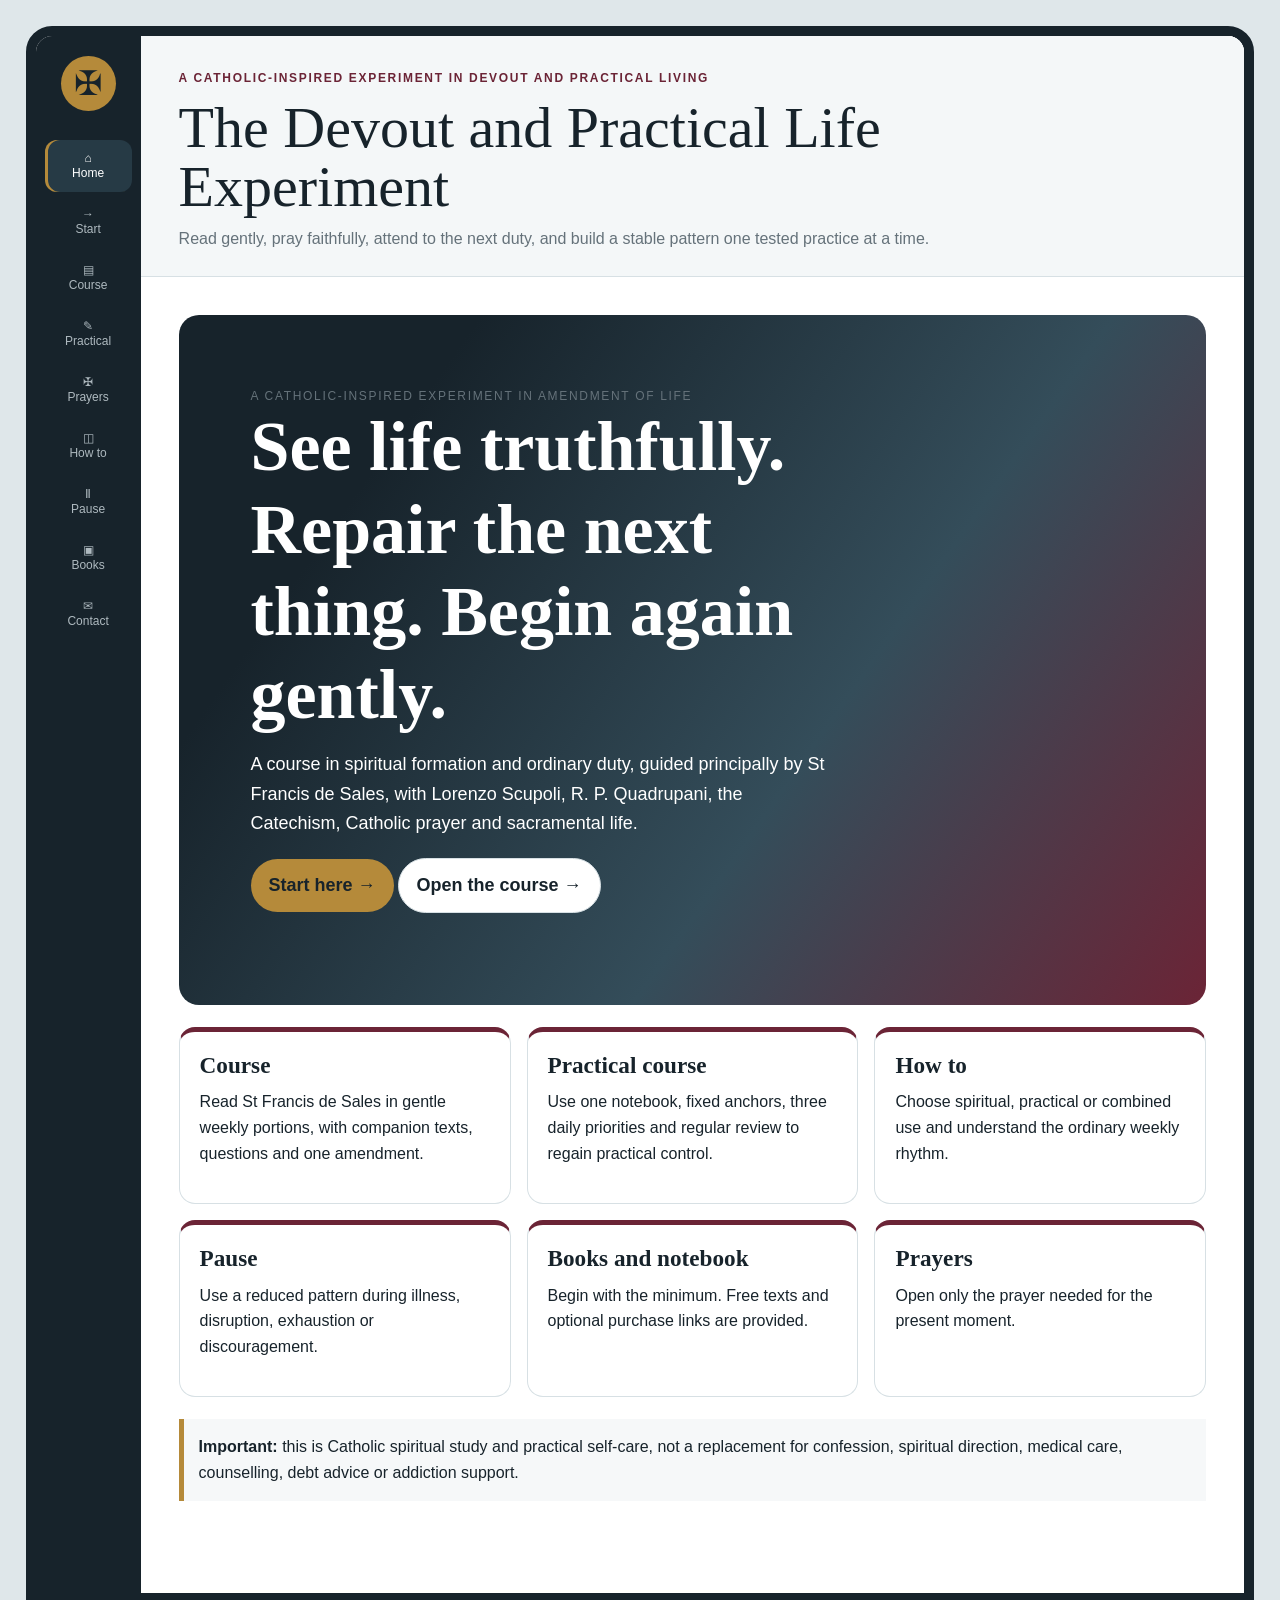
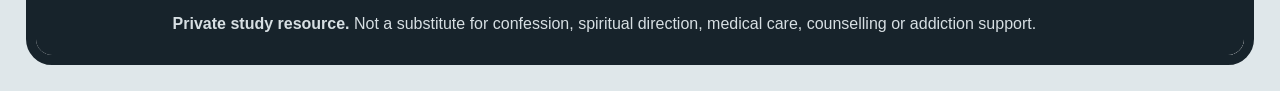
==== commit ee68eba8: "Simplify home page and route beginners through Start Here" ====
--- a/index.html
+++ b/index.html
@@ -1 +1 @@
-<!doctype html><html lang="en-GB"><head><meta charset="utf-8"><meta name="viewport" content="width=device-width,initial-scale=1"><title>The Devout and Practical Life Experiment</title><link rel="stylesheet" href="styles.css"></head><body><main><section class="hero"><div><div class="kicker">A Catholic-inspired experiment in amendment of life</div><h2>See life truthfully. Repair the next thing. Begin again gently.</h2><p>A twenty-seven-week course in spiritual formation and ordinary duty, guided principally by St Francis de Sales, with Lorenzo Scupoli, R. P. Quadrupani, the Catechism, Catholic prayer and sacramental life.</p><p><a class="button" href="lesson.html?n=1">Begin Week 1 →</a><a class="button secondary" href="schedule.html">How to use the course →</a></p></div><aside class="panel dark"><h3>Use the course in the way needed now</h3><p><strong>Spiritual only:</strong> follow the weekly reading and handwritten review.</p><p><strong>Practical only:</strong> establish anchors, choose three priorities and review life by broad domains.</p><p><strong>Together:</strong> complete the spiritual work, then spend about ten minutes on the practical track.</p></aside></section><section class="start-here"><span class="small-label">Start here</span><h2>Today, do only this</h2><ol><li>Find one ordinary notebook and pen.</li><li>Open Week 1.</li><li>Read Sunday’s orientation.</li><li>Stop. The rest belongs to later days.</li></ol><p><strong>Normal daily time:</strong> about 20–30 minutes for the spiritual course, with roughly ten additional minutes where practical administration is also used.</p></section><div class="grid"><a class="lesson-card" href="lessons.html"><h3>27 gentle weeks</h3><p>St Francis de Sales is read in smaller portions, beginning on Sunday and ending with Saturday review.</p></a><a class="lesson-card" href="practical.html"><h3>Practical stability</h3><p>Use one notebook, fixed anchors, three daily priorities, weekly review and broad life domains.</p></a><a class="lesson-card" href="schedule.html"><h3>How to use it</h3><p>Choose spiritual, practical or combined use and understand the ordinary weekly rhythm.</p></a><a class="lesson-card" href="crisis.html"><h3>Reset</h3><p>Use a reduced pattern during illness, crisis, disruption or discouragement.</p></a><a class="lesson-card" href="materials.html"><h3>Books and notebook</h3><p>Begin with the minimum. Free texts and optional purchase links are provided.</p></a><a class="lesson-card" href="prayers.html"><h3>Prayers</h3><p>Open only the prayer needed for the present moment.</p></a></div><section class="warning"><strong>Important:</strong> this is Catholic spiritual study and practical self-care, not a replacement for confession, spiritual direction, medical care, counselling, debt advice or addiction support.</section></main><script src="app.js"></script><script src="site.js"></script><script>DEVOUT.shell('index.html')</script></body></html>+<!doctype html><html lang="en-GB"><head><meta charset="utf-8"><meta name="viewport" content="width=device-width,initial-scale=1"><title>The Devout and Practical Life Experiment</title><link rel="stylesheet" href="styles.css"></head><body><main><section class="hero"><div><div class="kicker">A Catholic-inspired experiment in amendment of life</div><h2>See life truthfully. Repair the next thing. Begin again gently.</h2><p>A course in spiritual formation and ordinary duty, guided principally by St Francis de Sales, with Lorenzo Scupoli, R. P. Quadrupani, the Catechism, Catholic prayer and sacramental life.</p><p><a class="button" href="start.html">Start here →</a><a class="button secondary" href="lessons.html">Open the course →</a></p></div></section><div class="grid"><a class="lesson-card" href="lessons.html"><h3>Course</h3><p>Read St Francis de Sales in gentle weekly portions, with companion texts, questions and one amendment.</p></a><a class="lesson-card" href="practical.html"><h3>Practical course</h3><p>Use one notebook, fixed anchors, three daily priorities and regular review to regain practical control.</p></a><a class="lesson-card" href="schedule.html"><h3>How to</h3><p>Choose spiritual, practical or combined use and understand the ordinary weekly rhythm.</p></a><a class="lesson-card" href="crisis.html"><h3>Pause</h3><p>Use a reduced pattern during illness, disruption, exhaustion or discouragement.</p></a><a class="lesson-card" href="materials.html"><h3>Books and notebook</h3><p>Begin with the minimum. Free texts and optional purchase links are provided.</p></a><a class="lesson-card" href="prayers.html"><h3>Prayers</h3><p>Open only the prayer needed for the present moment.</p></a></div><section class="warning"><strong>Important:</strong> this is Catholic spiritual study and practical self-care, not a replacement for confession, spiritual direction, medical care, counselling, debt advice or addiction support.</section></main><script src="app.js"></script><script src="site.js"></script><script>DEVOUT.shell('index.html')</script></body></html>
--- a/styles.css
+++ b/styles.css
@@ -1 +1 @@
-:root{--ink:#190806;--burgundy:#6f1428;--gold:#c39a45;--purple:#5b355f;--green:#385d4b;--paper:#fff;--cream:#fffaf6;--ground:#e9ddd4;--muted:#756c67;--line:#e4dcd6}*{box-sizing:border-box}html{background:var(--ground);scroll-behavior:smooth}body{margin:0;padding:2vw;background:var(--ground);color:var(--ink);font:16px/1.62 Arial,sans-serif}.app{min-height:96vh;border:10px solid var(--ink);border-radius:26px;background:var(--paper);display:grid;grid-template-columns:105px minmax(0,1fr);overflow:hidden}.nav{background:var(--ink);padding:20px 9px;display:flex;flex-direction:column;gap:4px}.logo{width:55px;height:55px;border-radius:50%;background:var(--gold);margin:0 auto 25px;display:grid;place-items:center;font:34px Georgia,serif}.nav a{color:#aaa;text-decoration:none;text-align:center;padding:11px 3px;border-radius:12px;font-size:12px;line-height:1.25}.nav a span{display:block}.nav a:hover,.nav a.on{color:#fff;background:#35100e;box-shadow:inset 3px 0 var(--gold)}.main{min-width:0;background:#fff}.masthead{padding:28px 38px 24px;border-bottom:1px solid var(--line);background:var(--cream)}.masthead small,.small-label,.lesson-number,.kicker{text-transform:uppercase;letter-spacing:.14em;font-size:.75rem;color:var(--muted)}.masthead small{color:var(--burgundy);font-weight:bold}.masthead h1{max-width:950px;margin:8px 0 10px;font:clamp(34px,5vw,58px)/1.02 Georgia,serif}.masthead p{max-width:850px;margin:0;color:var(--muted)}main{padding:38px;max-width:1200px}main>section+section{margin-top:28px}h1,h2,h3,h4{font-family:Georgia,serif;line-height:1.18}h2{font-size:clamp(30px,4vw,42px);margin:0 0 14px}h3{font-size:1.45rem;margin:0 0 10px}h4{font-size:1.12rem;margin:0 0 8px}p{margin:0 0 1rem}.footer{margin-top:34px;padding:18px 32px;background:var(--ink);color:#ccc}.hero{min-height:48vh;border-radius:20px;padding:7%;color:#fff;background:linear-gradient(120deg,var(--ink) 30%,var(--burgundy) 70%,var(--gold));display:grid;grid-template-columns:1.35fr .65fr;gap:28px;align-items:center}.hero h2{font-size:clamp(42px,6vw,70px);color:#fff}.hero p{font-size:18px}.grid{display:grid;grid-template-columns:repeat(3,minmax(0,1fr));gap:16px;margin:22px 0}.grid.two{grid-template-columns:repeat(2,minmax(0,1fr))}.grid.three{grid-template-columns:repeat(3,minmax(0,1fr))}.grid>a{display:block;color:inherit;text-decoration:none}.panel,.lesson-card,.prayer-card,.week-card,.journal-block,.reading-card,.session-plan,.course-purpose,.notebook-guide,.prayer-strip,.start-here,.resume{min-width:0;border:1px solid var(--line);border-radius:16px;padding:20px;background:#fff}.lesson-card{border-top:6px solid var(--c,var(--burgundy))}.panel.dark{background:var(--ink);color:#fff}.course-purpose,.start-here{margin:18px 0;background:#fff5d9;border-left:6px solid var(--gold)}.resume{margin:22px 0;background:#f2ebe6;border-left:6px solid var(--burgundy)}.prayer-strip{margin:0 0 24px;background:#fffaf0;border-left:6px solid var(--gold)}.prayer-strip p{margin:.6rem 0 0}.tag{display:block;max-width:850px;margin:0 0 18px;padding:10px 14px;border-radius:18px;background:#f1e6df}.section-title{margin:30px 0 12px}.reading-grid{display:grid;grid-template-columns:repeat(2,minmax(0,1fr));gap:16px;margin:18px 0 24px}.reading-card{display:flex;flex-direction:column;border-top:6px solid var(--burgundy)}.reading-card:nth-child(2){border-top-color:var(--purple)}.reading-card p{flex:1}.reading-card .button{align-self:flex-start;margin-top:8px}.session-plan{margin:22px 0;background:#f7f1ec}.session-plan li,.notebook-guide li,.method li{margin:9px 0}.button{display:inline-block;max-width:100%;margin:4px 4px 4px 0;padding:12px 18px;border:0;border-radius:28px;background:var(--gold);color:var(--ink);font-weight:bold;text-decoration:none;text-align:center;white-space:normal}.button.secondary{background:#fff;border:1px solid var(--line)}.warning{margin:20px 0;padding:15px;background:#fff5d9;border-left:5px solid var(--gold)}.small{color:var(--muted)}blockquote{margin:18px 0;padding:14px 18px;background:#f8f1ec;border-left:5px solid var(--burgundy);font-weight:bold}.lesson-nav{display:flex;gap:8px;flex-wrap:wrap;margin-top:22px}details{margin:14px 0;border:1px solid var(--line);border-radius:12px;background:#fff}details summary{cursor:pointer;padding:13px 15px;font-weight:bold;color:var(--burgundy)}details[open] summary{border-bottom:1px solid var(--line)}details>p,details>ul{padding:0 15px 14px;margin:12px 0}.hint{background:#fffaf0;border-color:#dcc98d}.contact-form input,.contact-form textarea,.contact-form select{width:100%;padding:12px;border:1px solid #bbb;border-radius:10px;font:inherit}.contact-form textarea{min-height:140px}.contact-form label{display:block;margin-top:14px;font-weight:bold}.contact-form .checkbox-label{display:flex;gap:10px;align-items:flex-start;font-weight:normal}.contact-form .checkbox-label input{width:auto;margin-top:6px}@media(max-width:1050px){.grid,.grid.three{grid-template-columns:repeat(2,minmax(0,1fr))}.reading-grid{grid-template-columns:1fr}.hero{grid-template-columns:1fr}.hero .panel{max-width:720px}}@media(max-width:800px){html,body{overflow-x:hidden}body{padding:0;background:var(--ink);font-size:16px}.app{display:block;min-height:100vh;border:0;border-radius:0;overflow:visible}.nav{position:sticky;top:0;z-index:20;height:66px;padding:5px 6px;display:flex;flex-direction:row;gap:2px;overflow-x:auto;overflow-y:hidden;scrollbar-width:none}.nav::-webkit-scrollbar{display:none}.logo{display:none}.nav a{flex:0 0 76px;height:56px;padding:6px 4px;display:flex;flex-direction:column;justify-content:center;font-size:11px}.nav a.on{box-shadow:inset 0 3px var(--gold)}.masthead{padding:18px}.masthead h1{font-size:clamp(30px,9vw,40px);margin:7px 0 9px}.masthead p{font-size:14px;line-height:1.5}main{padding:20px 18px;max-width:none}.hero{min-height:auto;padding:25px 20px;gap:18px}.hero h2{font-size:clamp(36px,11vw,48px)}.hero p{font-size:16px}.grid,.grid.two,.grid.three,.reading-grid{grid-template-columns:1fr}.panel,.lesson-card,.prayer-card,.week-card,.journal-block,.reading-card,.session-plan,.course-purpose,.notebook-guide,.prayer-strip,.start-here,.resume{padding:17px}.footer{margin-top:24px;padding:18px}.method,.notebook-guide ol,.notebook-guide ul{padding-left:1.3rem}}@media(max-width:390px){.nav a{flex-basis:68px;font-size:10px}main{padding:18px 14px}.masthead{padding:16px 14px}.panel,.lesson-card,.prayer-card,.week-card,.journal-block,.reading-card,.session-plan,.course-purpose,.notebook-guide,.prayer-strip,.start-here,.resume{padding:15px}}@media print{body{padding:0;background:#fff}.app{display:block;border:0}.nav,.masthead,.footer,.button{display:none!important}main{padding:0;max-width:none}}+:root{--ink:#17232b;--burgundy:#6b2436;--gold:#b58a3a;--blue:#536b78;--paper:#ffffff;--soft:#f4f7f8;--soft-blue:#eaf0f3;--ground:#dfe7ea;--muted:#65727a;--line:#d7e0e4}*{box-sizing:border-box}html{background:var(--ground);scroll-behavior:smooth}body{margin:0;padding:2vw;background:var(--ground);color:var(--ink);font:16px/1.62 Arial,sans-serif}.app{min-height:96vh;border:10px solid var(--ink);border-radius:26px;background:var(--paper);display:grid;grid-template-columns:105px minmax(0,1fr);overflow:hidden}.nav{background:var(--ink);padding:20px 9px;display:flex;flex-direction:column;gap:4px}.logo{width:55px;height:55px;border-radius:50%;background:var(--gold);margin:0 auto 25px;display:grid;place-items:center;font:34px Georgia,serif}.nav a{color:#aeb9bf;text-decoration:none;text-align:center;padding:11px 3px;border-radius:12px;font-size:12px;line-height:1.25}.nav a span{display:block}.nav a:hover,.nav a.on{color:#fff;background:#263a45;box-shadow:inset 3px 0 var(--gold)}.main{min-width:0;background:var(--paper)}.masthead{padding:28px 38px 24px;border-bottom:1px solid var(--line);background:var(--soft)}.masthead small,.small-label,.lesson-number,.kicker{text-transform:uppercase;letter-spacing:.14em;font-size:.75rem;color:var(--muted)}.masthead small{color:var(--burgundy);font-weight:bold}.masthead h1{max-width:950px;margin:8px 0 10px;font:clamp(34px,5vw,58px)/1.02 Georgia,serif}.masthead p{max-width:850px;margin:0;color:var(--muted)}main{padding:38px;max-width:1200px}main>section+section{margin-top:28px}h1,h2,h3,h4{font-family:Georgia,serif;line-height:1.18}h2{font-size:clamp(30px,4vw,42px);margin:0 0 14px}h3{font-size:1.45rem;margin:0 0 10px}h4{font-size:1.12rem;margin:0 0 8px}p{margin:0 0 1rem}.footer{margin-top:34px;padding:18px 32px;background:var(--ink);color:#d7dfe3}.hero{min-height:44vh;border-radius:20px;padding:7%;color:#fff;background:linear-gradient(125deg,#17232b 20%,#344d5a 62%,#6b2436);display:grid;grid-template-columns:1.35fr .65fr;gap:28px;align-items:center}.hero h2{font-size:clamp(42px,6vw,70px);color:#fff}.hero p{font-size:18px}.grid{display:grid;grid-template-columns:repeat(3,minmax(0,1fr));gap:16px;margin:22px 0}.grid.two{grid-template-columns:repeat(2,minmax(0,1fr))}.grid.three{grid-template-columns:repeat(3,minmax(0,1fr))}.grid>a{display:block;color:inherit;text-decoration:none}.panel,.lesson-card,.prayer-card,.week-card,.journal-block,.reading-card,.session-plan,.course-purpose,.notebook-guide,.prayer-strip,.start-here,.resume{min-width:0;border:1px solid var(--line);border-radius:16px;padding:20px;background:#fff}.lesson-card{border-top:5px solid var(--burgundy)}.panel.dark{background:#22343e;color:#fff}.course-purpose,.start-here{margin:18px 0;background:var(--soft-blue);border-left:5px solid var(--blue)}.resume{margin:22px 0;background:#eef2f4;border-left:5px solid var(--blue)}.prayer-strip{margin:0 0 24px;background:#f7fafb;border-left:5px solid var(--gold)}.prayer-strip p{margin:.6rem 0 0}.sign-of-cross{font-weight:600;color:var(--burgundy)}.tag{display:block;max-width:850px;margin:0 0 18px;padding:10px 14px;border-radius:18px;background:var(--soft-blue)}.section-title{margin:30px 0 12px}.reading-grid{display:grid;grid-template-columns:repeat(2,minmax(0,1fr));gap:16px;margin:18px 0 24px}.reading-card{display:flex;flex-direction:column;border-top:5px solid var(--burgundy)}.reading-card:nth-child(2){border-top-color:var(--blue)}.reading-card p{flex:1}.reading-card .button{align-self:flex-start;margin-top:8px}.session-plan{margin:22px 0;background:var(--soft)}.session-plan li,.notebook-guide li,.method li{margin:9px 0}.button{display:inline-block;max-width:100%;margin:4px 4px 4px 0;padding:12px 18px;border:0;border-radius:28px;background:var(--gold);color:var(--ink);font-weight:bold;text-decoration:none;text-align:center;white-space:normal}.button.secondary{background:#fff;border:1px solid var(--line)}.warning{margin:20px 0;padding:15px;background:#f6f8f9;border-left:5px solid var(--gold)}.small{color:var(--muted)}blockquote{margin:18px 0;padding:14px 18px;background:var(--soft-blue);border-left:5px solid var(--burgundy);font-weight:bold}.lesson-nav{display:flex;gap:8px;flex-wrap:wrap;margin-top:22px}details{margin:14px 0;border:1px solid var(--line);border-radius:12px;background:#fff;overflow:hidden}details summary{cursor:pointer;padding:14px 16px;font-weight:bold;color:var(--ink);background:var(--soft)}details[open] summary{border-bottom:1px solid var(--line);color:var(--burgundy)}details>p,details>ul,details>ol,details>.prayer-content{padding:0 16px 16px;margin:14px 0}.hint{background:#fff;border-color:var(--line)}.prayer-page{max-width:900px}.prayer-page details{margin:12px 0}.prayer-content h3{margin-top:18px}.contact-form input,.contact-form textarea,.contact-form select{width:100%;padding:12px;border:1px solid #b9c6cc;border-radius:10px;font:inherit}.contact-form textarea{min-height:140px}.contact-form label{display:block;margin-top:14px;font-weight:bold}.contact-form .checkbox-label{display:flex;gap:10px;align-items:flex-start;font-weight:normal}.contact-form .checkbox-label input{width:auto;margin-top:6px}@media(max-width:1050px){.grid,.grid.three{grid-template-columns:repeat(2,minmax(0,1fr))}.reading-grid{grid-template-columns:1fr}.hero{grid-template-columns:1fr}.hero .panel{max-width:720px}}@media(max-width:800px){html,body{overflow-x:hidden}body{padding:0;background:var(--ink);font-size:16px}.app{display:block;min-height:100vh;border:0;border-radius:0;overflow:visible}.nav{position:sticky;top:0;z-index:20;height:66px;padding:5px 6px;display:flex;flex-direction:row;gap:2px;overflow-x:auto;overflow-y:hidden;scrollbar-width:none}.nav::-webkit-scrollbar{display:none}.logo{display:none}.nav a{flex:0 0 76px;height:56px;padding:6px 4px;display:flex;flex-direction:column;justify-content:center;font-size:11px}.nav a.on{box-shadow:inset 0 3px var(--gold)}.masthead{padding:18px}.masthead h1{font-size:clamp(30px,9vw,40px);margin:7px 0 9px}.masthead p{font-size:14px;line-height:1.5}main{padding:20px 18px;max-width:none}.hero{min-height:auto;padding:25px 20px;gap:18px}.hero h2{font-size:clamp(36px,11vw,48px)}.hero p{font-size:16px}.grid,.grid.two,.grid.three,.reading-grid{grid-template-columns:1fr}.panel,.lesson-card,.prayer-card,.week-card,.journal-block,.reading-card,.session-plan,.course-purpose,.notebook-guide,.prayer-strip,.start-here,.resume{padding:17px}.footer{margin-top:24px;padding:18px}.method,.notebook-guide ol,.notebook-guide ul{padding-left:1.3rem}}@media(max-width:390px){.nav a{flex-basis:68px;font-size:10px}main{padding:18px 14px}.masthead{padding:16px 14px}.panel,.lesson-card,.prayer-card,.week-card,.journal-block,.reading-card,.session-plan,.course-purpose,.notebook-guide,.prayer-strip,.start-here,.resume{padding:15px}}@media print{body{padding:0;background:#fff}.app{display:block;border:0}.nav,.masthead,.footer,.button{display:none!important}main{padding:0;max-width:none}}
